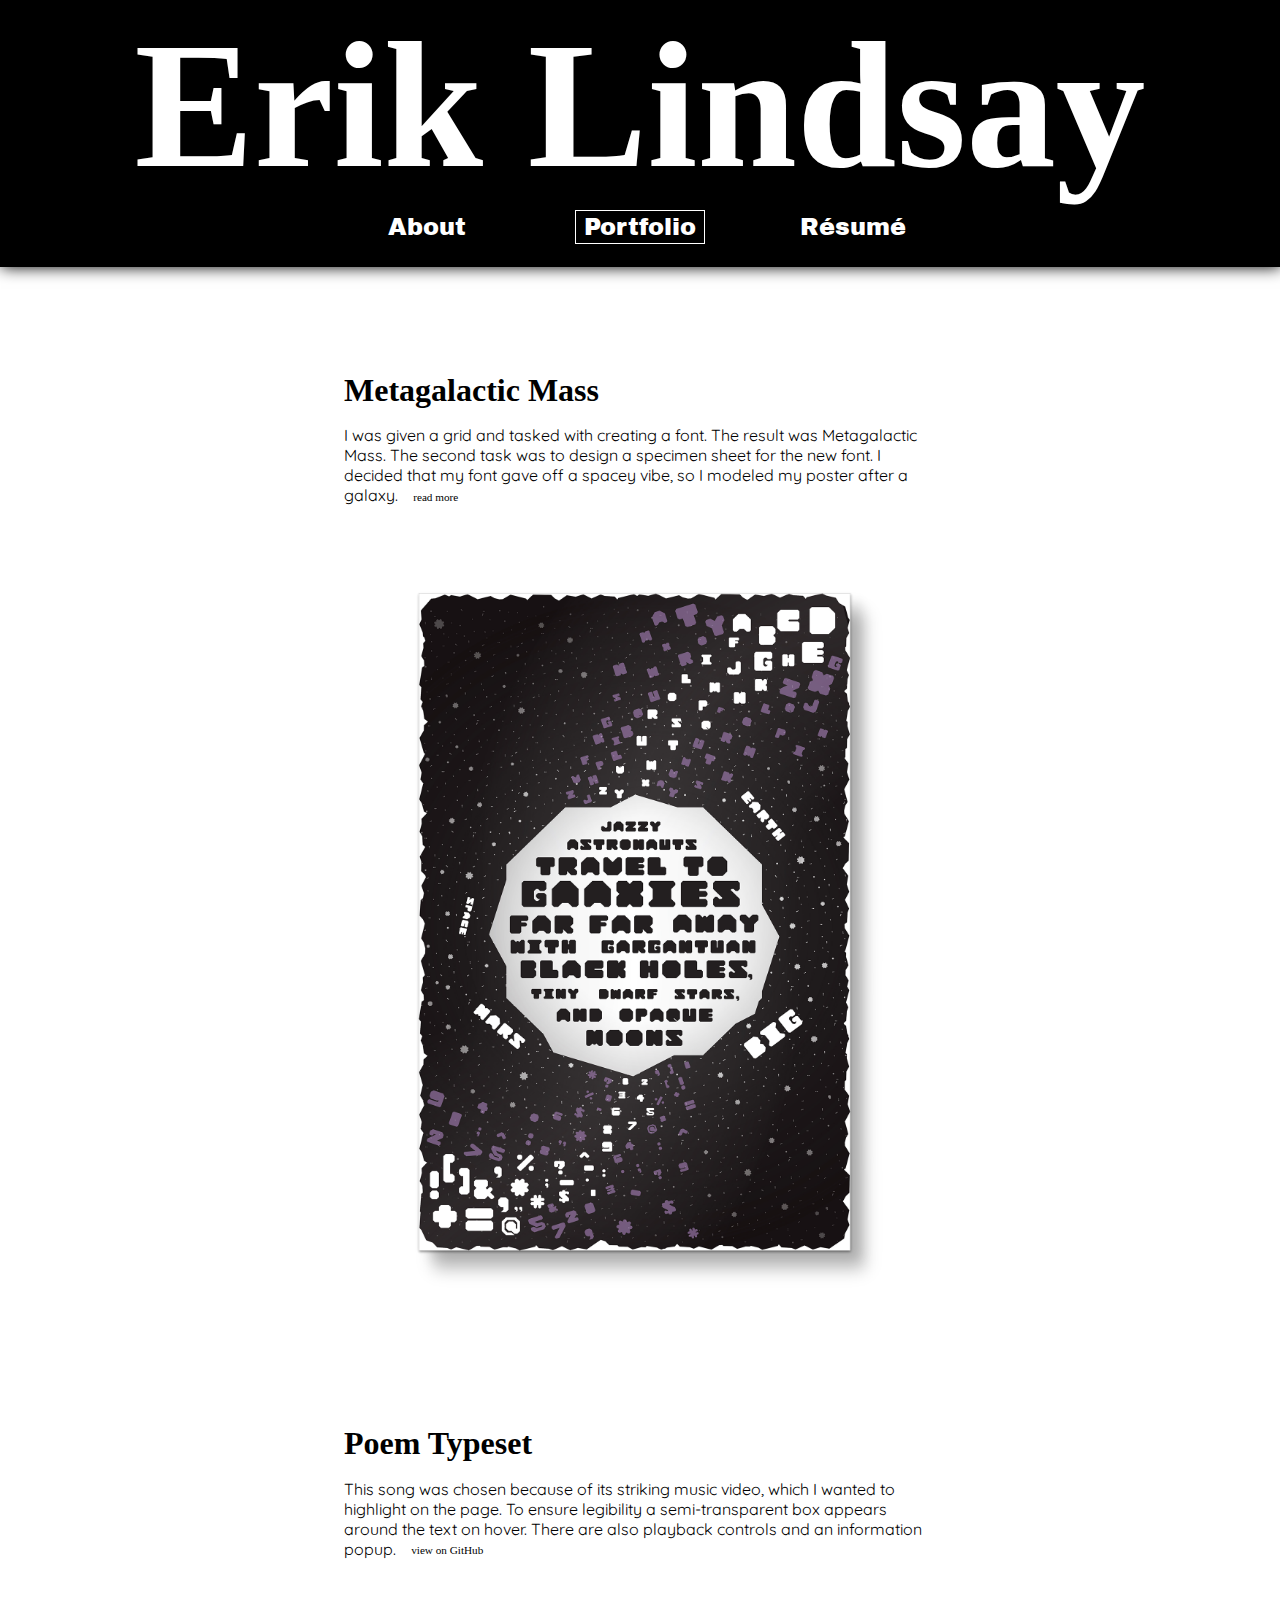
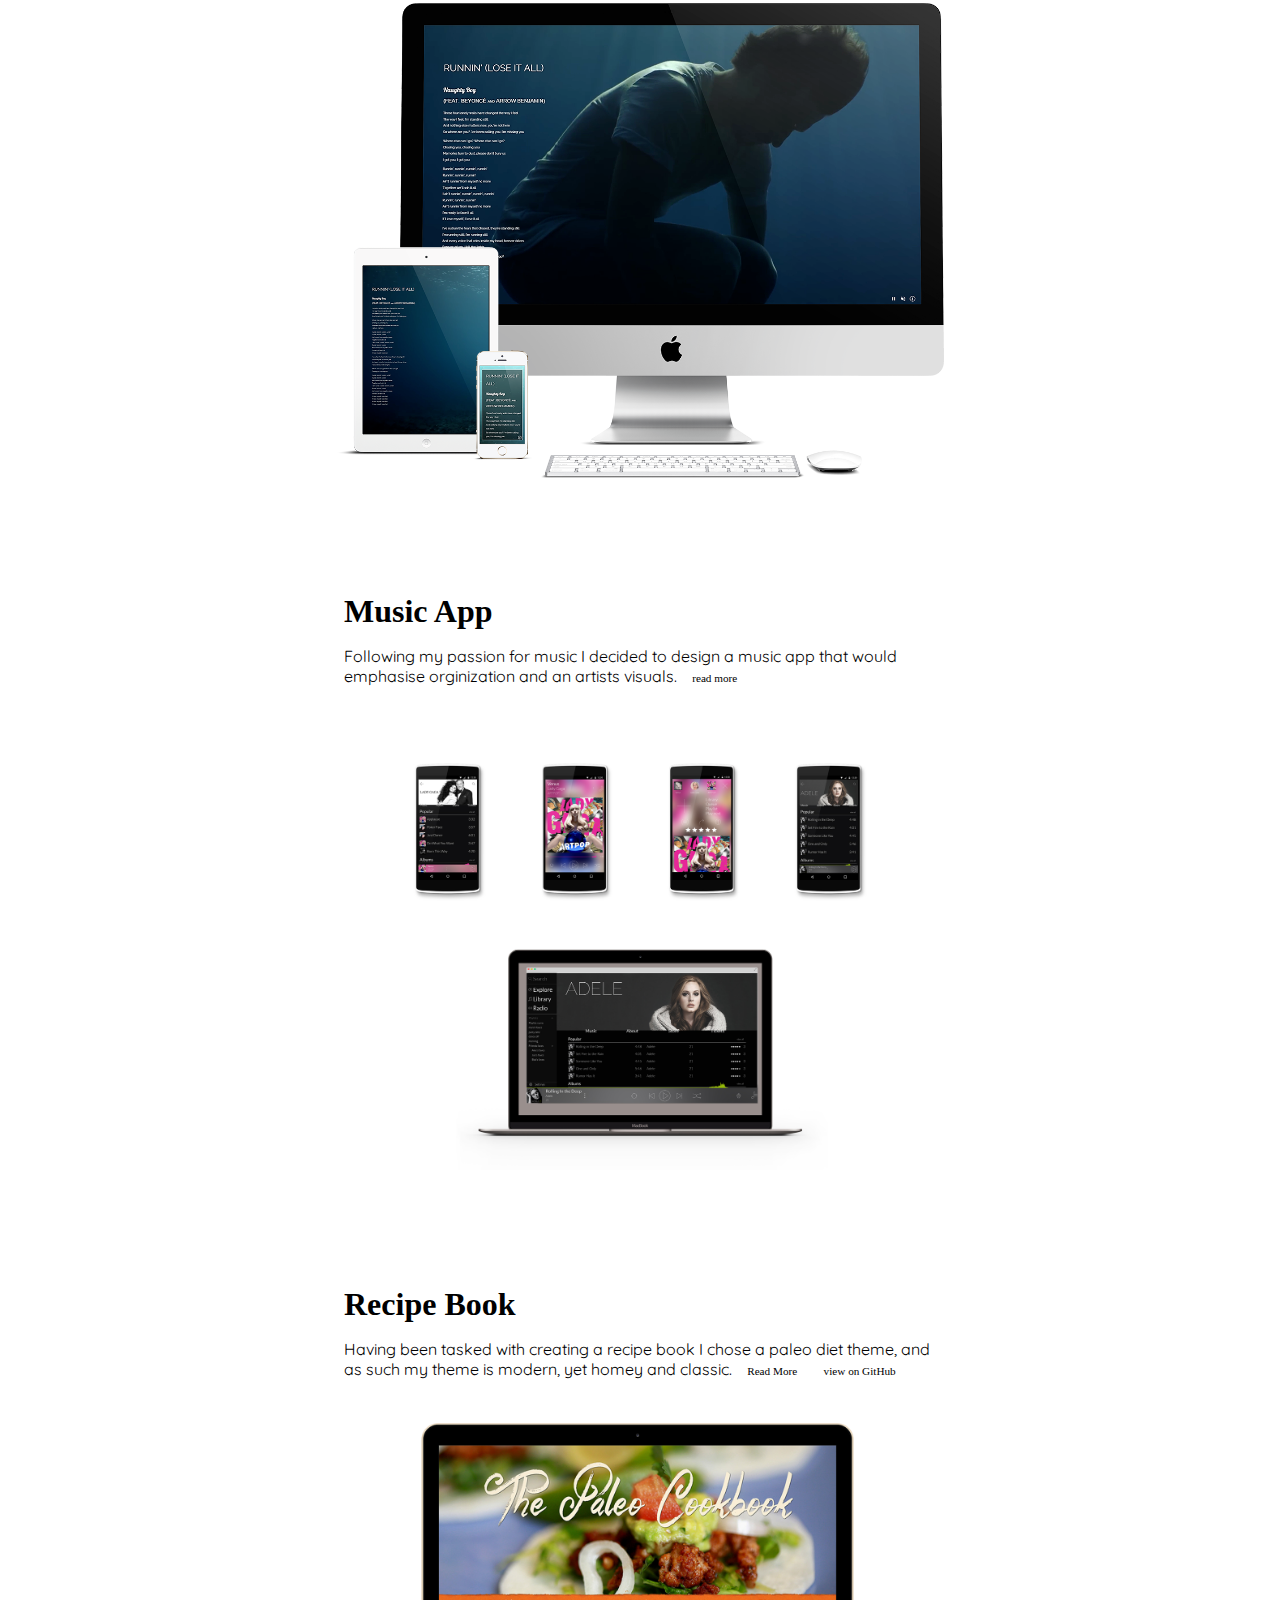
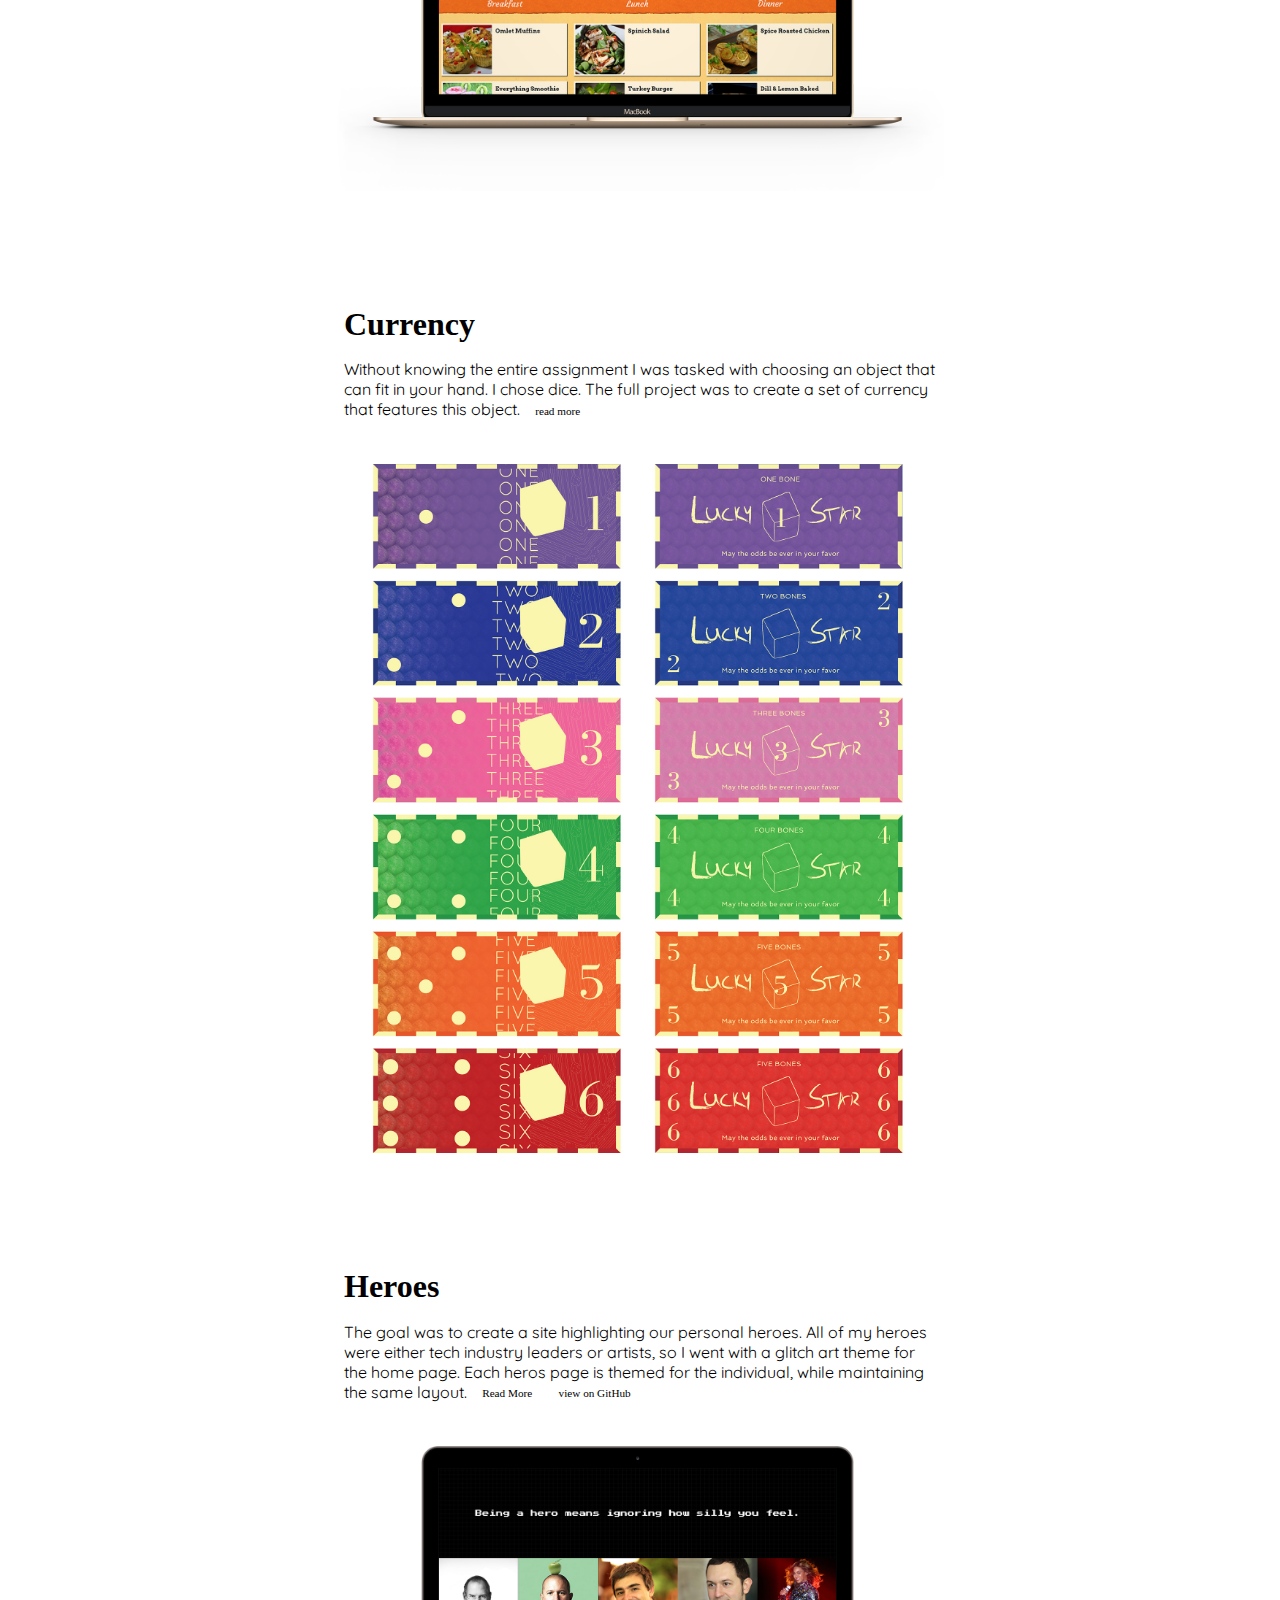
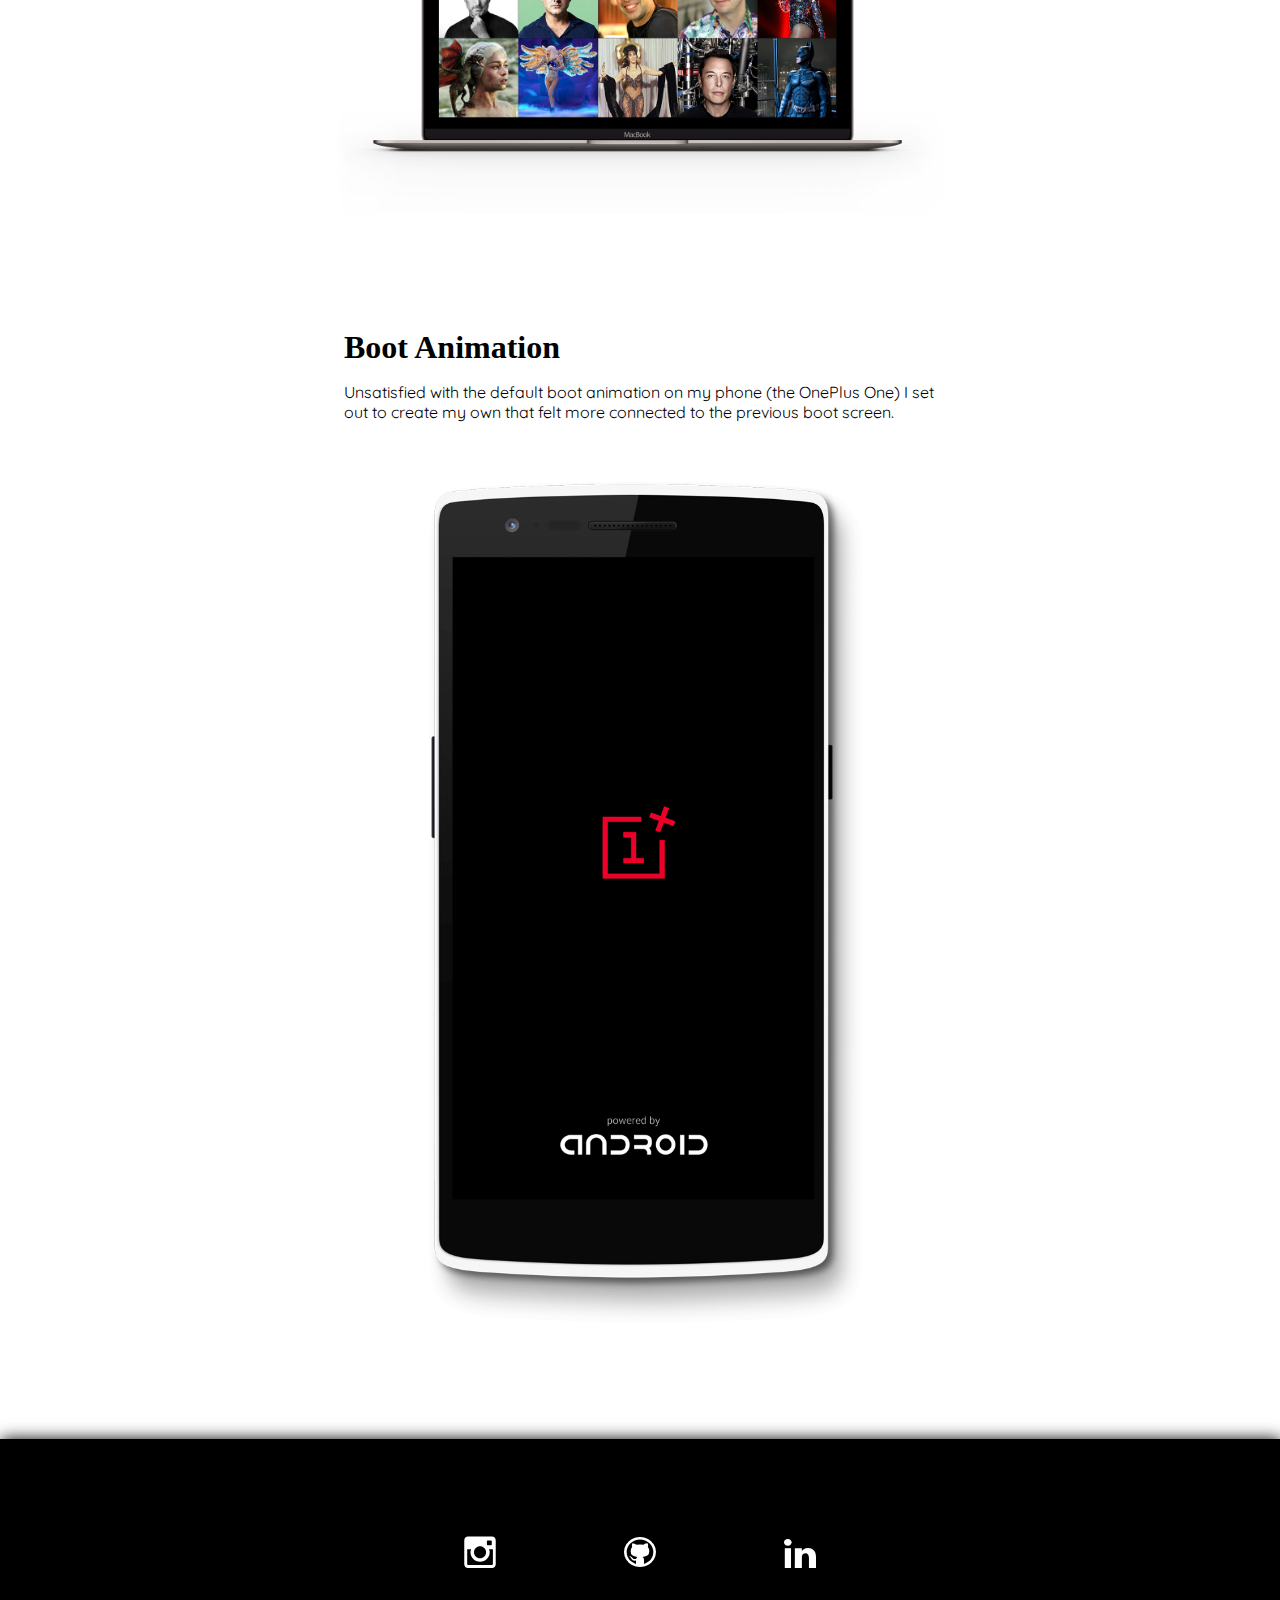
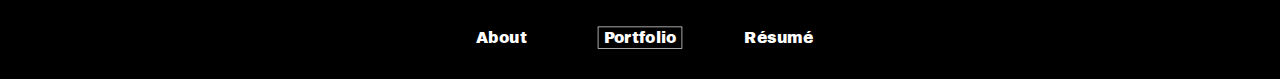
==== index.html @ 27d7378b "bug fixes" ====
<!DOCTYPE html>
<html>

<head>
	<meta charset="UTF-8">

	<title>Erik Lindsay</title>
	<meta name="keywords" content="portfolio">
	<meta name="description" content="Erik Lindsay's lifes work.">

	<meta name="viewport" content="width=device-width,initial-scale=1,maximum-scale=1">

	<link href="includes/style.css" rel="stylesheet" type="text/css" media="screen">
<!--	<link href="includes/style-print.css" rel="stylesheet" type="text/css" media="print">-->

	<link rel="icon" href="favicon.ico">
	<link rel="apple-touch-icon" href="apple-touch-icon.png">
	
	<script>
  (function(i,s,o,g,r,a,m){i['GoogleAnalyticsObject']=r;i[r]=i[r]||function(){
  (i[r].q=i[r].q||[]).push(arguments)},i[r].l=1*new Date();a=s.createElement(o),
  m=s.getElementsByTagName(o)[0];a.async=1;a.src=g;m.parentNode.insertBefore(a,m)
  })(window,document,'script','//www.google-analytics.com/analytics.js','ga');

  ga('create', 'UA-71729065-1', 'auto');
		ga('require', 'linkid');
  ga('send', 'pageview');

</script>
</head>

<body>
	<header>
		<h1>Erik Lindsay</h1>
		<nav>
			<a href="includes/about.html"><span>About</span></a>
			<a href="index.html"><span class="on">Portfolio</span></a>
			<a href="includes/Resume/index.html"><span>R&eacute;sum&eacute;</span></a>
		</nav>
	</header>

	<article>
		<a target="_blank" class="headLINK" href="includes/Metagalactic_Mass.html">
			<h2>Metagalactic Mass</h2>
		</a>
		<p>I was given a grid and tasked with creating a font. The result was Metagalactic Mass. The second task was to design a specimen sheet for the new font. I decided that my font gave off a spacey vibe, so I modeled my poster after a galaxy.

			<a target="_blank" class="more" href="includes/Metagalactic_Mass.html">read more</a>
		</p>
		<div class="flexIMG long"><img class="flexIMG" alt="Metagalactic Mass Specimine Sheet" src="images/Metagalactic_Mass_Font_Specimine_Sheet.png"></div>
	</article>

	<article>
		<a target="_blank" class="headLINK" href="http://class.erik.ideabasin.com/projects/Poem_1.0-New_Poem/">
			<h2>Poem Typeset</h2>
		</a>
		<p>
			This song was chosen because of its striking music video, which I wanted to highlight on the page. To ensure legibility a semi-transparent box appears around the text on hover. There are also playback controls and an information popup. 
			<a target="_blank" class="more" href="https://github.com/ErikLin/Poem-2---FINAL">view on GitHub</a>
		</p>
		<div class="flexIMG"><img alt="Poem Typeset" src="images/poem_mockup.png"></div>
	</article>

	<article>
		<a target="_blank" class="headLINK" href="includes/music_player.html">
			<h2>Music App</h2>
		</a>
		<p>Following my passion for music I decided to design a music app that would emphasise orginization and an artists visuals.

			<a target="_blank" class="more" href="includes/music_player.html">read more</a>
		</p>
		<div class="flexIMG"><img alt="Music player mockups" src="images/All-together.jpg"></div>
	</article>
	
	<article>
		<a target="_blank" class="headLINK" href="http://class.erik.ideabasin.com/projects/Recipe/">
			<h2>Recipe Book</h2>
		</a>
		<p>

			Having been tasked with creating a recipe book I chose a paleo diet theme, and as such my theme is modern, yet homey and classic.

			<a target="_blank" class="more" href="/includes/cookBook.html">Read More</a>
			<a target="_blank" class="more" href="https://github.com/ErikLin/The-Paleo-Cookbook---FINAL">view on GitHub</a>
		</p>
		<div class="flexIMG"><img alt="Recipies" src="images/Recipie.png"></div>
	</article>

	<article>
		<a target="_blank" class="headLINK" href="includes/alphabet.html">
			<h2>Currency</h2>
		</a>
		<p>

			Without knowing the entire assignment I was tasked with choosing an object that can fit in your hand. I chose dice. The full project was to create a set of currency that features this object.


			<a target="_blank" class="more" href="includes/currency.html">read more</a>
		</p>
		<div class="flexIMG long"><img alt="Curency" src="images/Currency.jpg"></div>
	</article>

	<article>
		<a target="_blank" class="headLINK" href="http://class.erik.ideabasin.com/projects/Hero/">
			<h2>Heroes</h2>
		</a>
		<p>

			The goal was to create a site highlighting our personal heroes. All of my heroes were either tech industry leaders or artists, so I went with a glitch art theme for the home page. Each heros page is themed for the individual, while maintaining the same layout.

<a target="_blank" class="more" href="/includes/Heroes.html">Read More</a>
			<a target="_blank" class="more" href="https://github.com/ErikLin/Hero-Site">view on GitHub</a>
		</p>
		<div class="flexIMG"><img alt="Heroes site" src="images/heroes.png"></div>
	</article>

	<article>
		<a class="headLINK" href="#">
			<h2>Boot Animation</h2>
		</a>
		<p>

			Unsatisfied with the default boot animation on my phone (the OnePlus One) I set out to create my own that felt more connected to the previous boot screen.


<!--			<a class="more" href="includes/Boot_Animation.html">read more</a>-->
		</p>
		<div class="flexIMG long"><img alt="Boot Animation" src="images/bootanimation.gif"></div>
	</article>
	
	

	<footer class="home">
		<div class="social">
			<a target="_blank" class="social" href="https://www.instagram.com/aikoeri/">
				<img class="social" alt="instagram" src="images/Instagram.svg">
				<p  class="social">Instagram</p>
			</a>
			<a target="_blank" class="social" href="https://github.com/ErikLin">
				<img class="social" alt="Git Hub" src="images/Git_hub.svg">
				<p class="social">Git Hub</p>
			</a>
			<a target="_blank" class="social" href="https://www.linkedin.com/in/erik-lindsay-106444a5">
				<img class="social" alt="Linked in" src="images/Linkedin.svg">
				<p class="social">LinkedIn</p>
			</a>
		</div>
		<nav class="foot">
			<a href="includes/about.html"><span>About</span></a>
			<a href="index.html"><span class="on">Portfolio</span></a>
			<a href="includes/Resume/index.html"><span>R&eacute;sum&eacute;</span></a>
		</nav>
	</footer>
</body>

</html>
---- includes/style.css ----
@charset "UTF-8";
@import url(https://fonts.googleapis.com/css?family=Archivo+Black);
@import url(https://fonts.googleapis.com/css?family=Quicksand:400);
html{ 
	font-family: "roboto black", 'Archivo Black', Helvetica, Arial, sans-serif;
    line-height:2;
    -webkit-box-sizing:border-box;
       -moz-box-sizing:border-box;
            box-sizing:border-box;
	}
*, *:before, *:after{
    -webkit-box-sizing:inherit;
       -moz-box-sizing:inherit;
            box-sizing:inherit;
	-webkit-text-size-adjust:none;
	
	
	}
body{
	margin:0;
	padding:0;
	
	}
a{text-decoration: none;
color: white;
}

strong{
	display: inline-block;
	clear: both;
	padding-top: .8rem;
}
/*Header----------------------------------------------------------*/
/*
h1::selection {
	color: black;
  background: white; 
	opacity: 1;
}
h1::-moz-selection {
	color: black;
  background: white; 
	opacity: 1;
}
*/
header, footer{
	background: black;
	color: white;
	margin: 0;
	overflow: hidden;
	padding: 1rem 0 1rem 0;
	
	box-shadow: 1px 0px 15px  black;
}
h1 {
	font-size: 14vw;
	text-align: center;
	line-height: 14vw;
	margin: 0;
	font-family: "arial black";
}
h2{
	font-family: "roboto black";
	width: auto;
}
/*
header:hover h1{
	transform: scale(.1);
}
*/
/*
header:hover nav a{
	//transform: scale(2.5);
	font-size: 3rem;
	line-height: 2.7rem;
}
*/

nav{
	display: flex;
	width: 100%;
	max-width: 40rem;
	margin-left: auto;
	margin-right: auto;
	justify-content: center;
}

nav a{
	font-size: 1.5rem;
	float: left;
	width: 33.33%;
	text-align: center;
	margin-top: .5rem;
	height: 3rem;
	
}


nav a:nth-child(1){
	float: right;
}

nav a:nth-child(3){
	float: left;
}


nav a.on{
	width: 33.33vw;
	align-self: center;
}
span.on{
	padding: .2rem .53rem;
	border: 1px solid white;
}

span:hover{
	padding: .2rem .53rem;
	border: 1px solid white;
	background: white;
	color: black;
}



/*portfolio piece --------------------------------------------------------*/
#sponsors {
   margin:0px auto;
}
article{
	width: 85%;
	margin-left: auto;
	margin-right: auto;
	margin-top: 4rem;
	max-width: 38rem;
	overflow: visible;
	display: flex;
	flex-direction: column;
}
h2{
	font-size: 2rem;
	margin-bottom: .2rem;
	padding: 0 .5rem;
}
p, ul{
	font-family: Roboto, 'Quicksand', sans-serif; 
	margin-top: 0;
	margin-bottom: 2.67rem;
	line-height: 1.25rem;
	font-size: 1rem;
	padding: 0 .5rem;
}

/*article*/
a.more{
	font-family: "roboto black";
	font-size: .7rem;
	text-align: center;
	padding: .2rem .7rem;
	align-self: center;
	color: black;
	text-decoration: none;
	white-space: nowrap;
}

/*article */
a.more:hover{
	background: black;
	color: white;
}

.headLINK{
	color: black;
	text-decoration: none;
	
	position: relative;
	overflow: auto;
}

div.flexIMG{
	//display: inline-block;
	width: 100%;
	//max-height: 30rem;
	
	align-self: center;
	
}
img{
	margin-top: 0;
	
	max-width: 100%;
	height: auto;
	align-self: center;
	
}
div.long{
	max-width: 90%;
	//height: 60rem;
}
/*
*{

	-webkit-transition: all 5s ease-in-out;
  -moz-transition: all 5s ease-in-out;
  -o-transition: all 5s ease-in-out;

  transition: all .2s ease-in-out;
}*/

/*Footer--------------------------------*/
footer{
	display: inline-flex;
	width: 100%;
	text-align:center;
	flex-direction: column;
	justify-content: center;
}
footer.home{
	margin-top: 5rem;
}
img.social{
	width: 2rem;
	height: 2rem;
/*	align-self: flex;*/
	position: relative;
	
	transform: translateY(2.5rem);
	
	z-index: 1;
	
	transition: all .15s ease-in-out;
}
nav.foot{
	margin-top: 1.5rem;
	transform: scale(.65);
	
}
div.social{
	margin-left: auto;
	margin-right: auto;
	margin-top: 3rem;
	display: flex;
	flex-direction: row;
	justify-content: center;
	overflow: visible;
}
a.social{
	display: flex;
	flex-direction: column;
	width: 10rem;
	justify-content: center;
	height: 5rem;
	overflow: visible;
	text-decoration: none;
}
p.social{
	width: auto;;
/*	align-self: flex;*/
	font-size: 1.03rem; 
	color: black;
	transform: translateY(.88rem);
	z-index: 0;
	transition: all .1s ease-in-out;
}
a.social:hover p.social{
	color: white;
	transition: all .35s ease-in-out;
}
a.social:hover img.social{
	transform: translateY(.4rem);
	
}

/*portfolio piece page -----------------------------------------------*/
section{
	width: 100%;
	max-width: 60rem;
	margin-left: auto;
	margin-right: auto;
}
.piece_name{
	font-size: 3rem;
}
.projectName{
	min-height: 25rem;
}
div.event{
	width: 100%;
	position: relative;
	overflow: auto;
}
.left{
	width: 25%;
	float: left;
	margin-top: 5rem;	
}
.left p{
	margin-left: 20%;
	text-align: right;
	padding-right: 1.5rem;
}
.center{
	position: absolute;
	width: 0;
	margin-left: calc(25% + 2.6px);
	overflow: visible;
	display: flex;
	justify-content: center;
	top: 5rem;
}
.center img{
	width: 2rem;
	margin-left: auto;
	margin-right: auto;
}
.right{
	width: 75%;
	float: left;
	border-left: 5px solid black;
	padding-left: 5rem;
	padding-bottom: 5rem;
}
div.right img{
	max-width: 90%;
	max-height: 1000rem;
	height: auto;
}

img.sketches{
	display: inline-block;
	width: 40%;
	float: left;
}

/*mini piece ------------------------------*/
div.mini{
	margin-left: auto;
	margin-right: auto;
	width: auto;
	display: inline;
	
}
div.mini div{
	display: flex;
	flex-direction: column;
	justify-content: center;
	margin-bottom: 1.5rem;
}
section.mini{
	max-width: 50rem;
	border: none;
	margin-left: auto;
	margin-right: auto;
}
p.mini{
	width: 100%;
}

h2.email{
	margin-top: 3rem;
	font-size: 2rem;
	line-height: 3rem;
}
a.email{
	display: inline-block;
}
a.email:hover{
	color: black;
	background: white;
}
/* MEDIA QUERIES -------------------------------------------------------------------------*/
@media (max-width: 699px){ /* up to 699px wide */

	html{
		font-size:14px;
	}
	nav{
	}
	article{
		width:  95%;
	}
	img{
		max-width: 100%;
	}
	div.event{
		display: flex;
		align-content: center;
		flex-direction: column;
	}
	.left{
		width: 100%;
		float: none;
	}
	.left p{
		width: 95%;
		text-align: right;
		float: none;
	}
	
	
	
	
	
	
section{
	width: 95%;
	max-width: none;
	margin-left: 5%;
	margin-right: 0;
	border-left: 5px solid black;
	padding-left: 1.5rem;
	overflow: visible;
}
.piece_name{
	font-size: 3rem;
}
.projectName{
	height: auto;
}
div.event{
	width: 100%;
	position: relative;
	overflow: visible;
}
.left{
	width: 100%;
	float: left;
	margin-top: 5rem;	
}
.left p{
	margin-left: 0;
	text-align: left;
	padding-right: 0;
}
.center{
	position: absolute;
	width: 2rem;
	margin-left: -2.65rem;
	overflow: visible;
	display: flex;
	justify-content: center;
	top: 5rem;
}
.center img{
	float: left;
	z-index: 50;
	width: 2rem;
	margin-left: auto;
	margin-right: auto;
}
.right{
	width: 98%;
	float: left;
	border-left: none;
	padding-left: 0rem;
	padding-bottom: 0rem;
}
div.right img{
	max-width: 95%;
	max-height: 1000rem;
	height: auto;
}
	
	
	
	
	div.mini{
		width: 100%;
		float: left;
		align-self: flex-start;
	}
	
	
}
@media (min-width: 700px){ /* 700px wide and up */

html{
	font-size:16px;
	}

}
---- includes/style-print.css ----
@charset "UTF-8";
html{ 
	font-size: 12pt;
	font-family: Helvetica, Arial, sans-serif;
    line-height:2;
    -webkit-box-sizing:border-box;
       -moz-box-sizing:border-box;
            box-sizing:border-box;
	}
*, *:before, *:after{
    -webkit-box-sizing:inherit;
       -moz-box-sizing:inherit;
            box-sizing:inherit;
	-webkit-text-size-adjust:none;
	}

/* TYPOGRAPHY */
h1 {
	font-size:1.5rem;
	}
h2, section h1{}
p {}
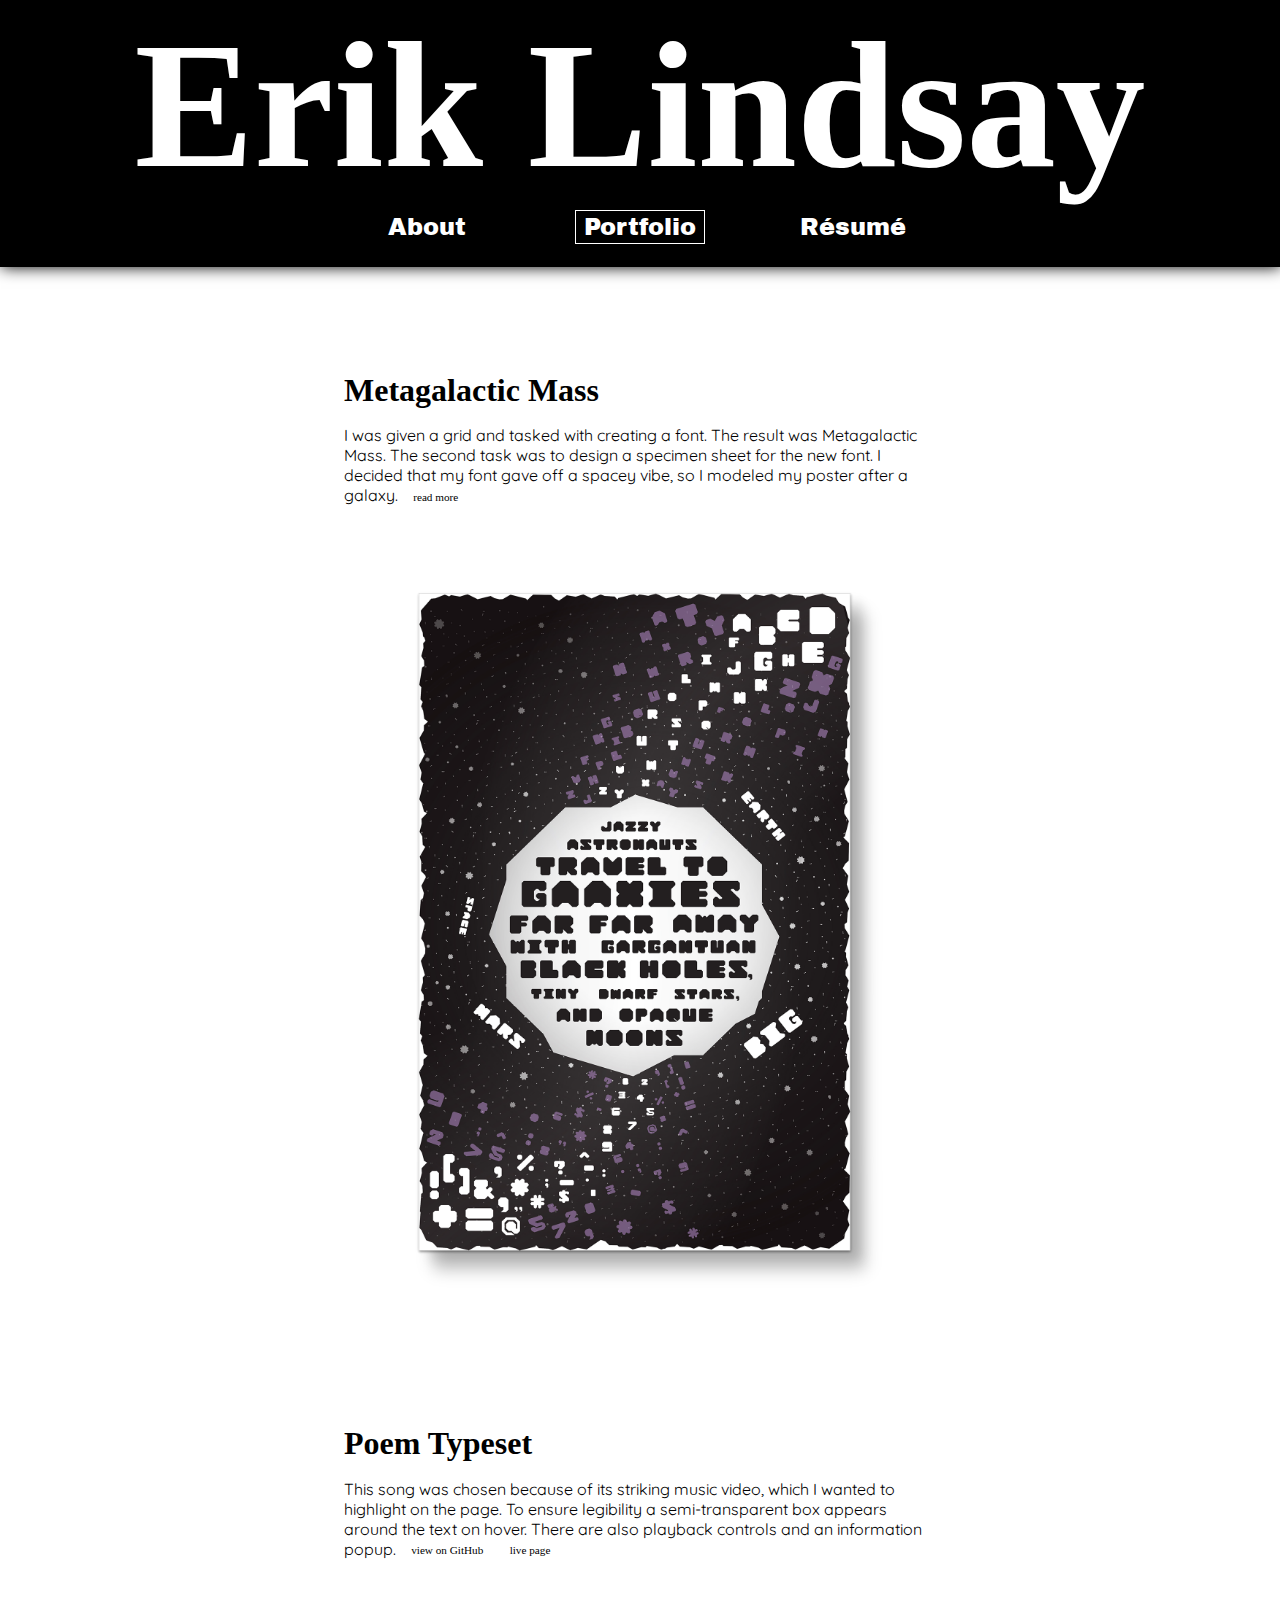
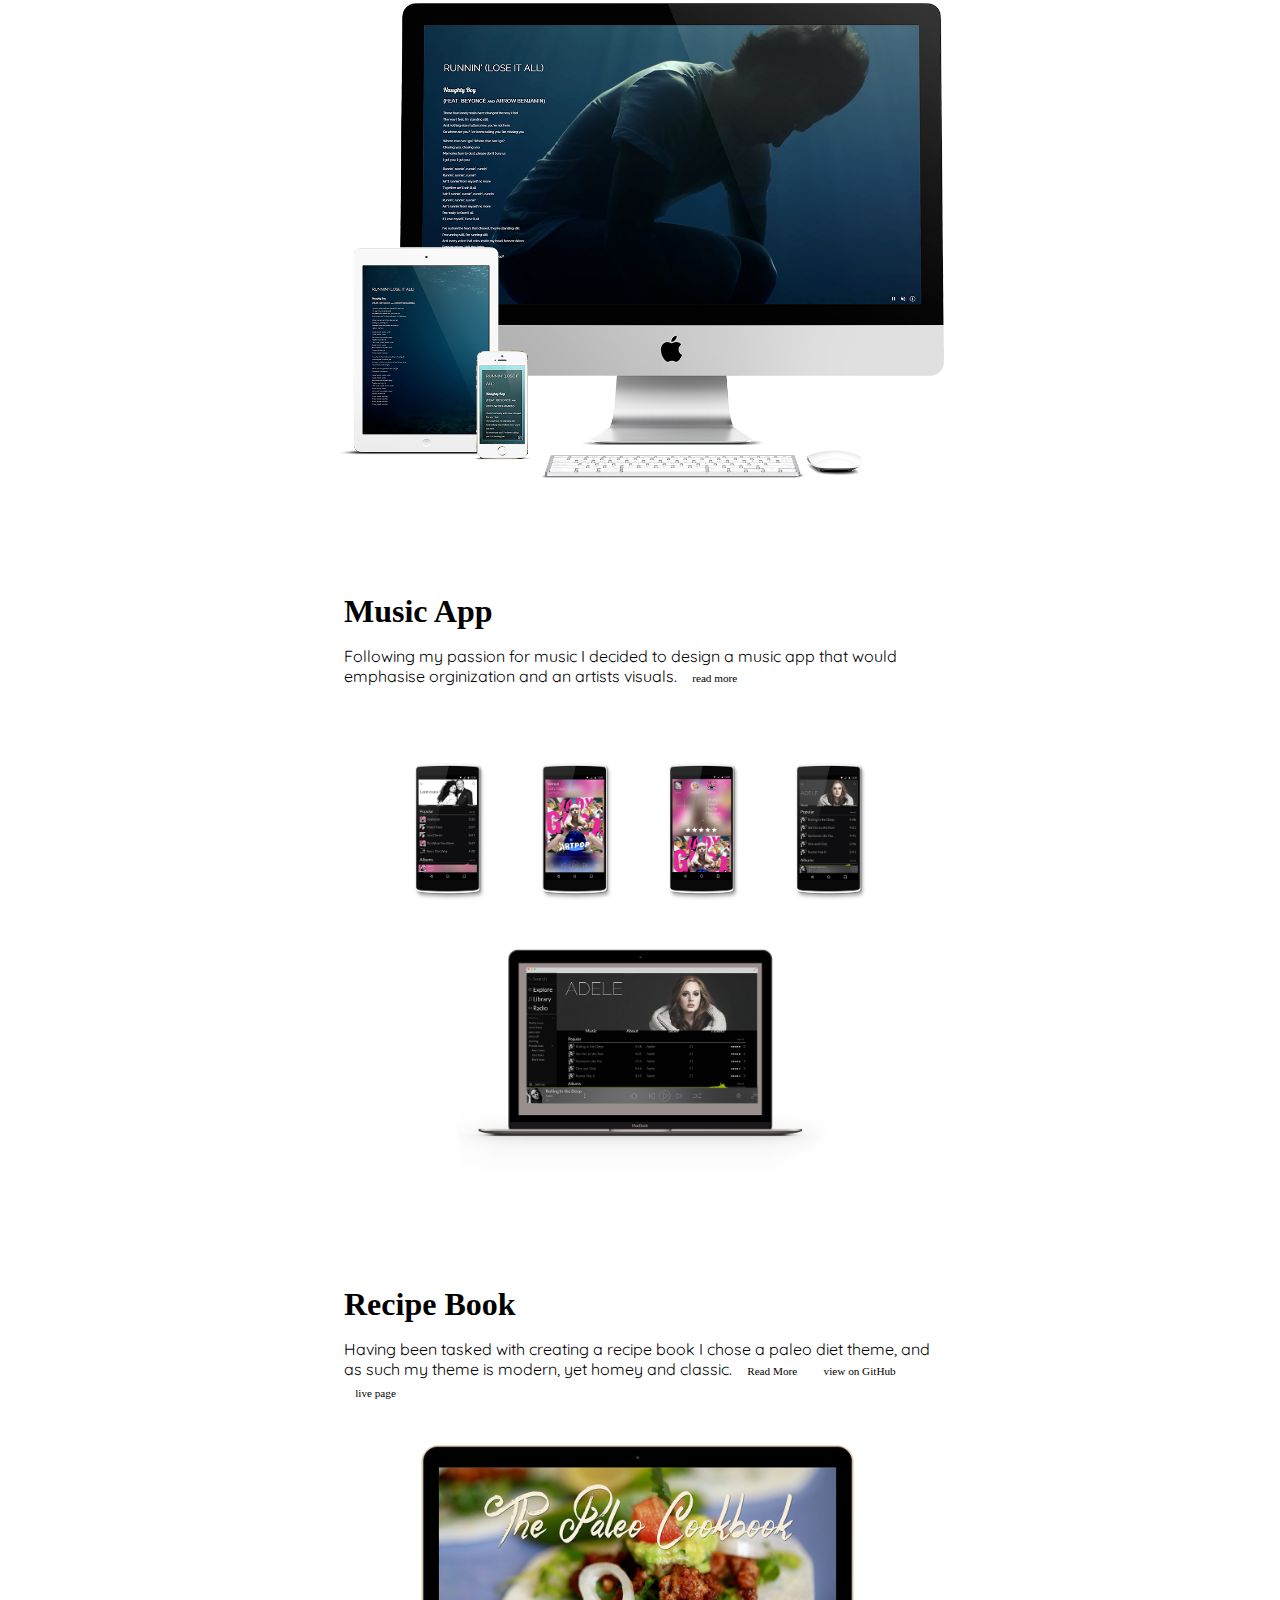
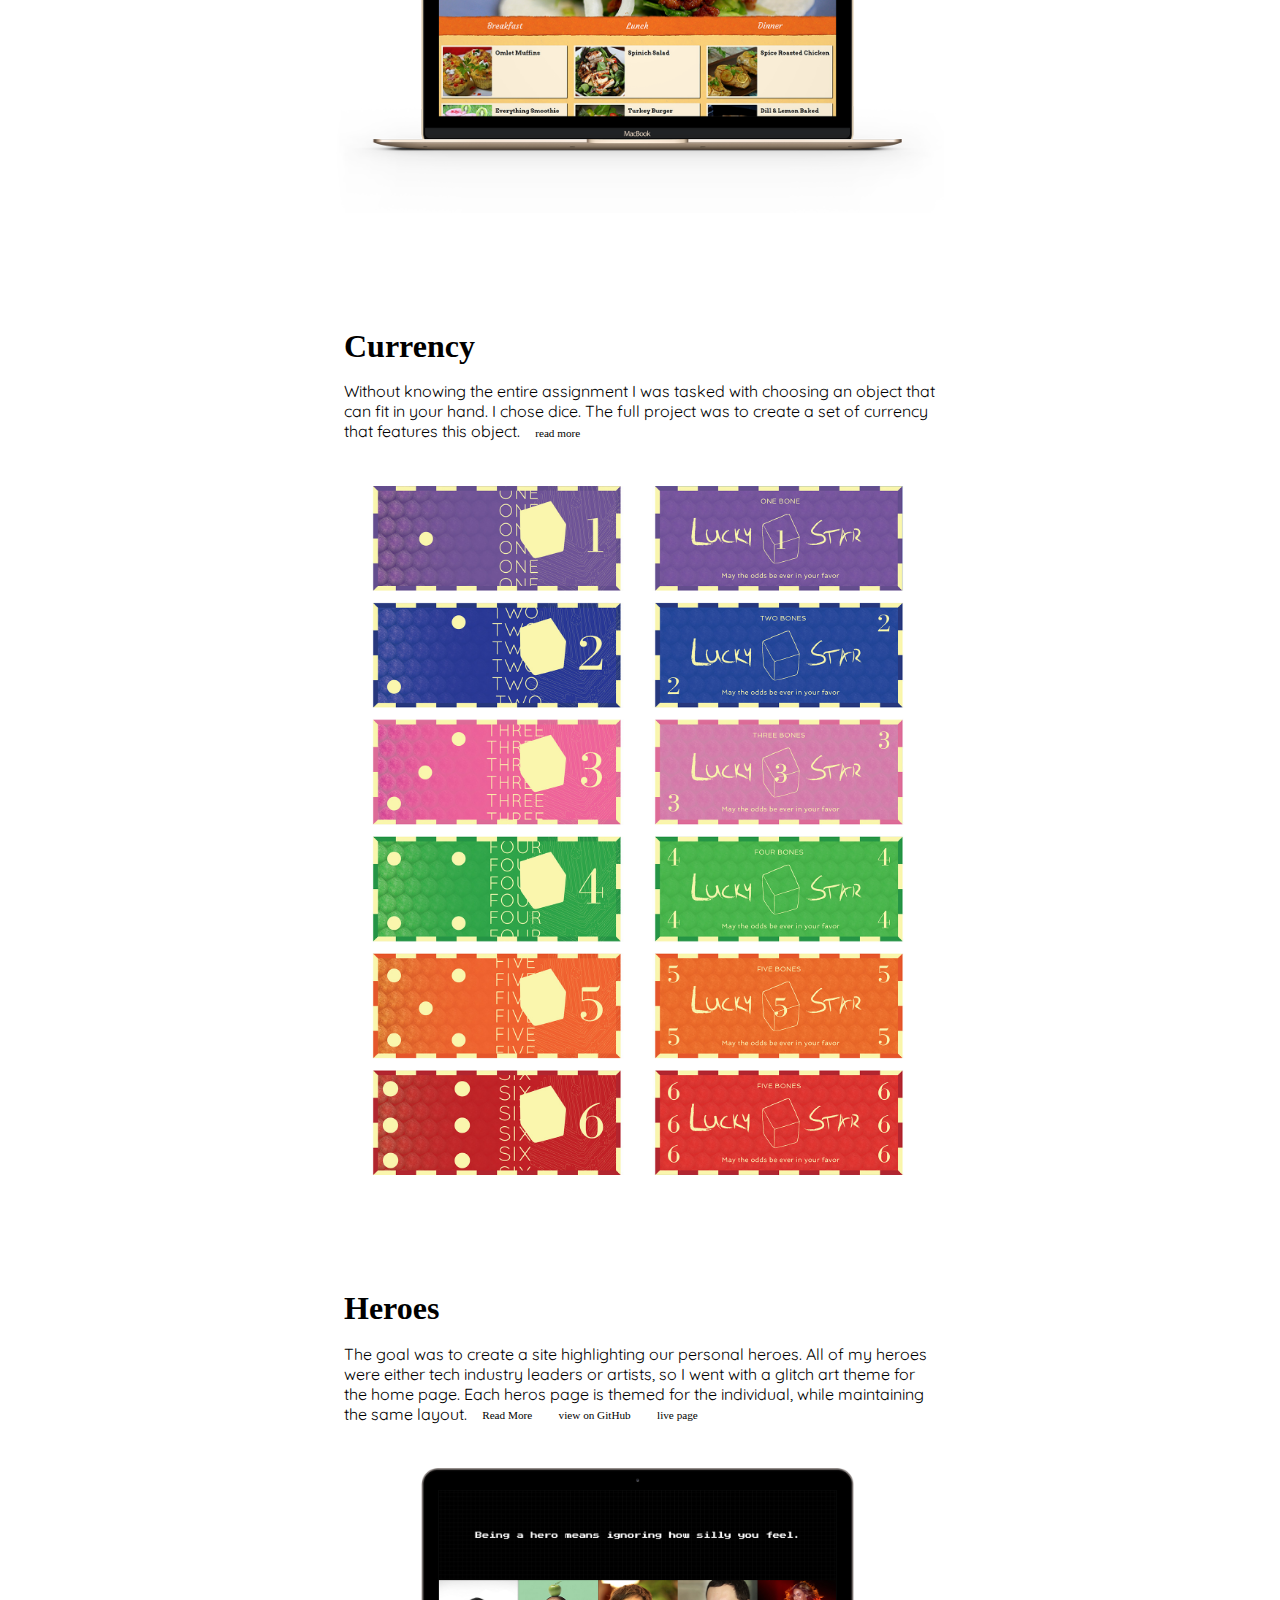
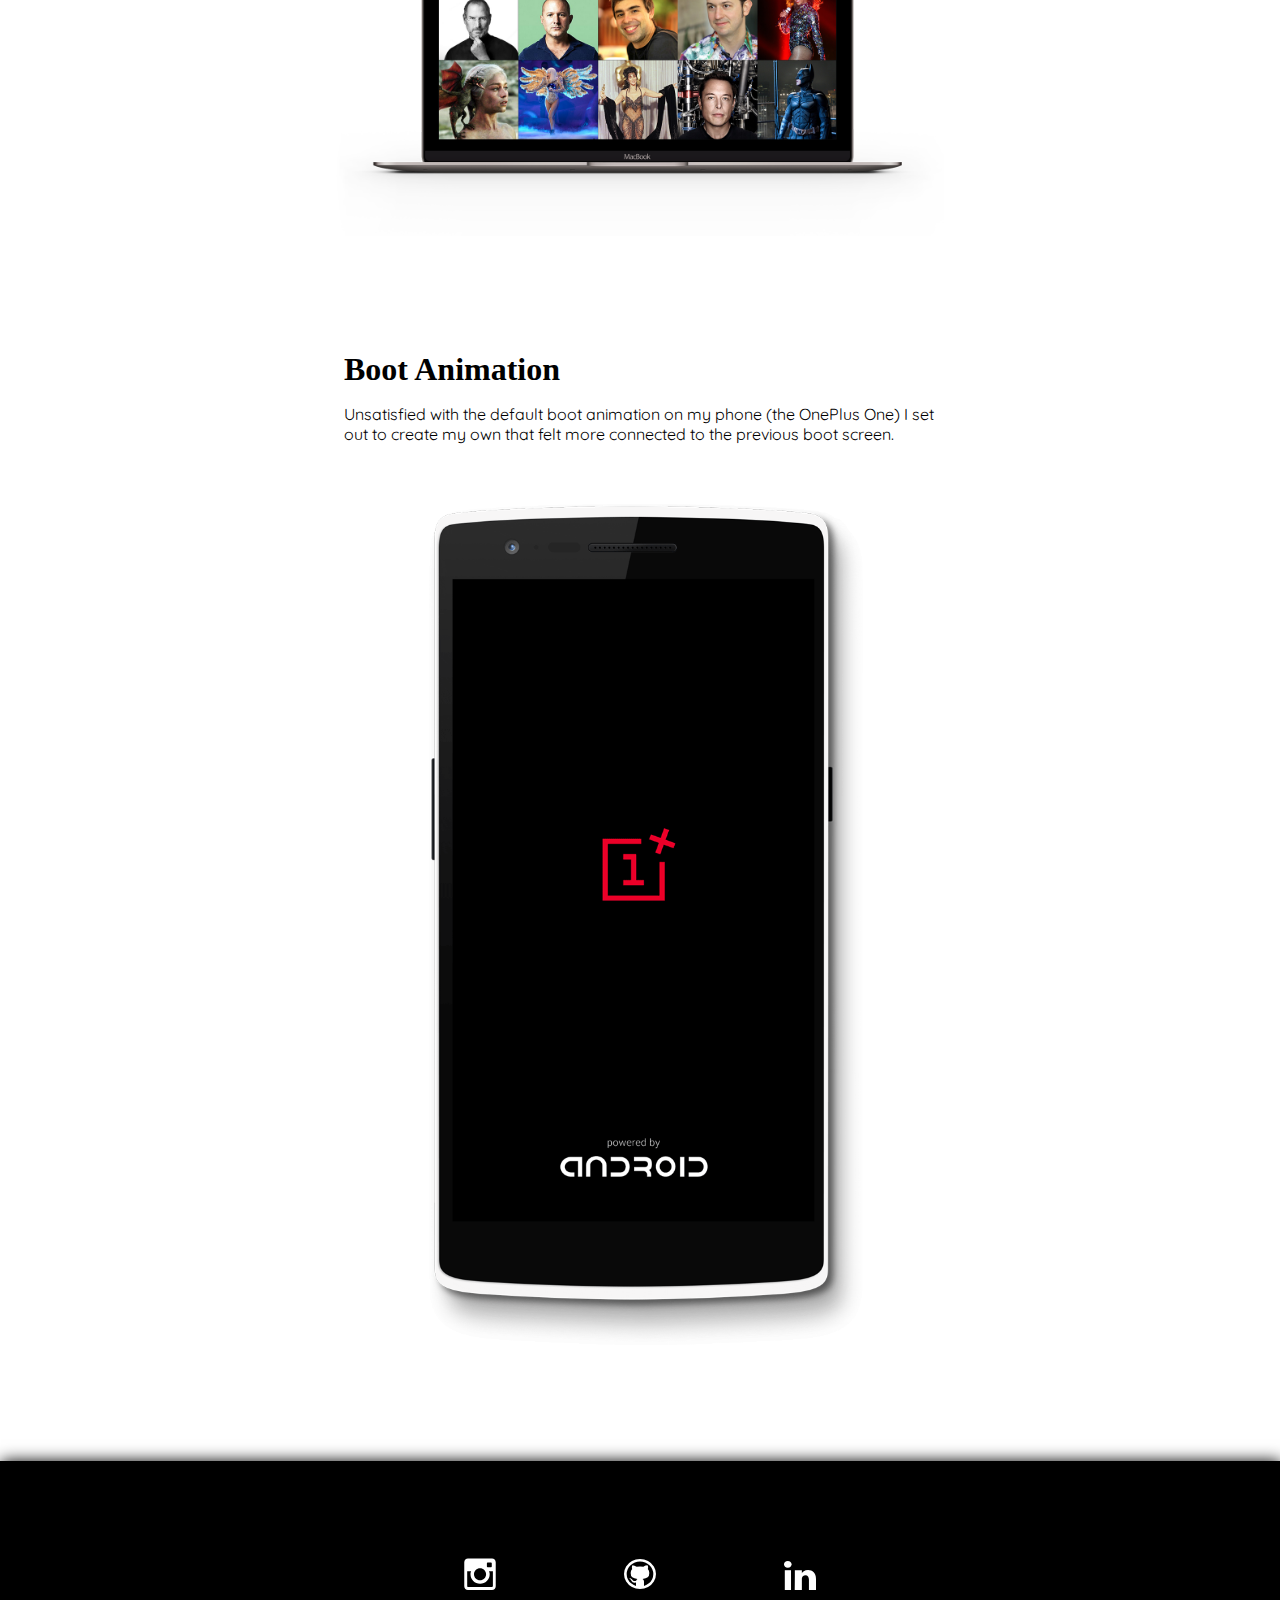
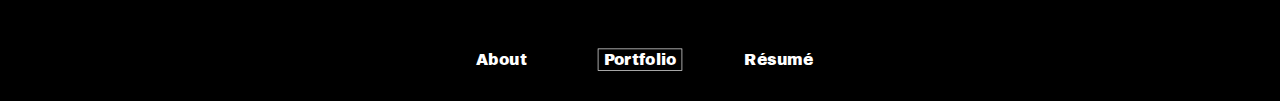
==== commit d960fbf4: "links added" ====
--- a/index.html
+++ b/index.html
@@ -57,6 +57,7 @@
 		<p>
 			This song was chosen because of its striking music video, which I wanted to highlight on the page. To ensure legibility a semi-transparent box appears around the text on hover. There are also playback controls and an information popup. 
 			<a target="_blank" class="more" href="https://github.com/ErikLin/Poem-2---FINAL">view on GitHub</a>
+			<a target="_blank" class="more" href="http://eriklin.github.io/Poem-2---FINAL/">live page</a>
 		</p>
 		<div class="flexIMG"><img alt="Poem Typeset" src="images/poem_mockup.png"></div>
 	</article>
@@ -80,8 +81,9 @@
 
 			Having been tasked with creating a recipe book I chose a paleo diet theme, and as such my theme is modern, yet homey and classic.
 
-			<a target="_blank" class="more" href="/includes/cookBook.html">Read More</a>
+			<a class="more" href="/includes/cookBook.html">Read More</a>
 			<a target="_blank" class="more" href="https://github.com/ErikLin/The-Paleo-Cookbook---FINAL">view on GitHub</a>
+			<a target="_blank" class="more" href="http://eriklin.github.io/The-Paleo-Cookbook---FINAL/">live page</a>
 		</p>
 		<div class="flexIMG"><img alt="Recipies" src="images/Recipie.png"></div>
 	</article>
@@ -95,7 +97,7 @@
 			Without knowing the entire assignment I was tasked with choosing an object that can fit in your hand. I chose dice. The full project was to create a set of currency that features this object.
 
 
-			<a target="_blank" class="more" href="includes/currency.html">read more</a>
+			<a class="more" href="includes/currency.html">read more</a>
 		</p>
 		<div class="flexIMG long"><img alt="Curency" src="images/Currency.jpg"></div>
 	</article>
@@ -108,8 +110,9 @@
 
 			The goal was to create a site highlighting our personal heroes. All of my heroes were either tech industry leaders or artists, so I went with a glitch art theme for the home page. Each heros page is themed for the individual, while maintaining the same layout.
 
-<a target="_blank" class="more" href="/includes/Heroes.html">Read More</a>
+			<a class="more" href="/includes/Heroes.html">Read More</a>
 			<a target="_blank" class="more" href="https://github.com/ErikLin/Hero-Site">view on GitHub</a>
+			<a target="_blank" class="more" href="http://eriklin.github.io/Hero-Site/">live page</a>
 		</p>
 		<div class="flexIMG"><img alt="Heroes site" src="images/heroes.png"></div>
 	</article>
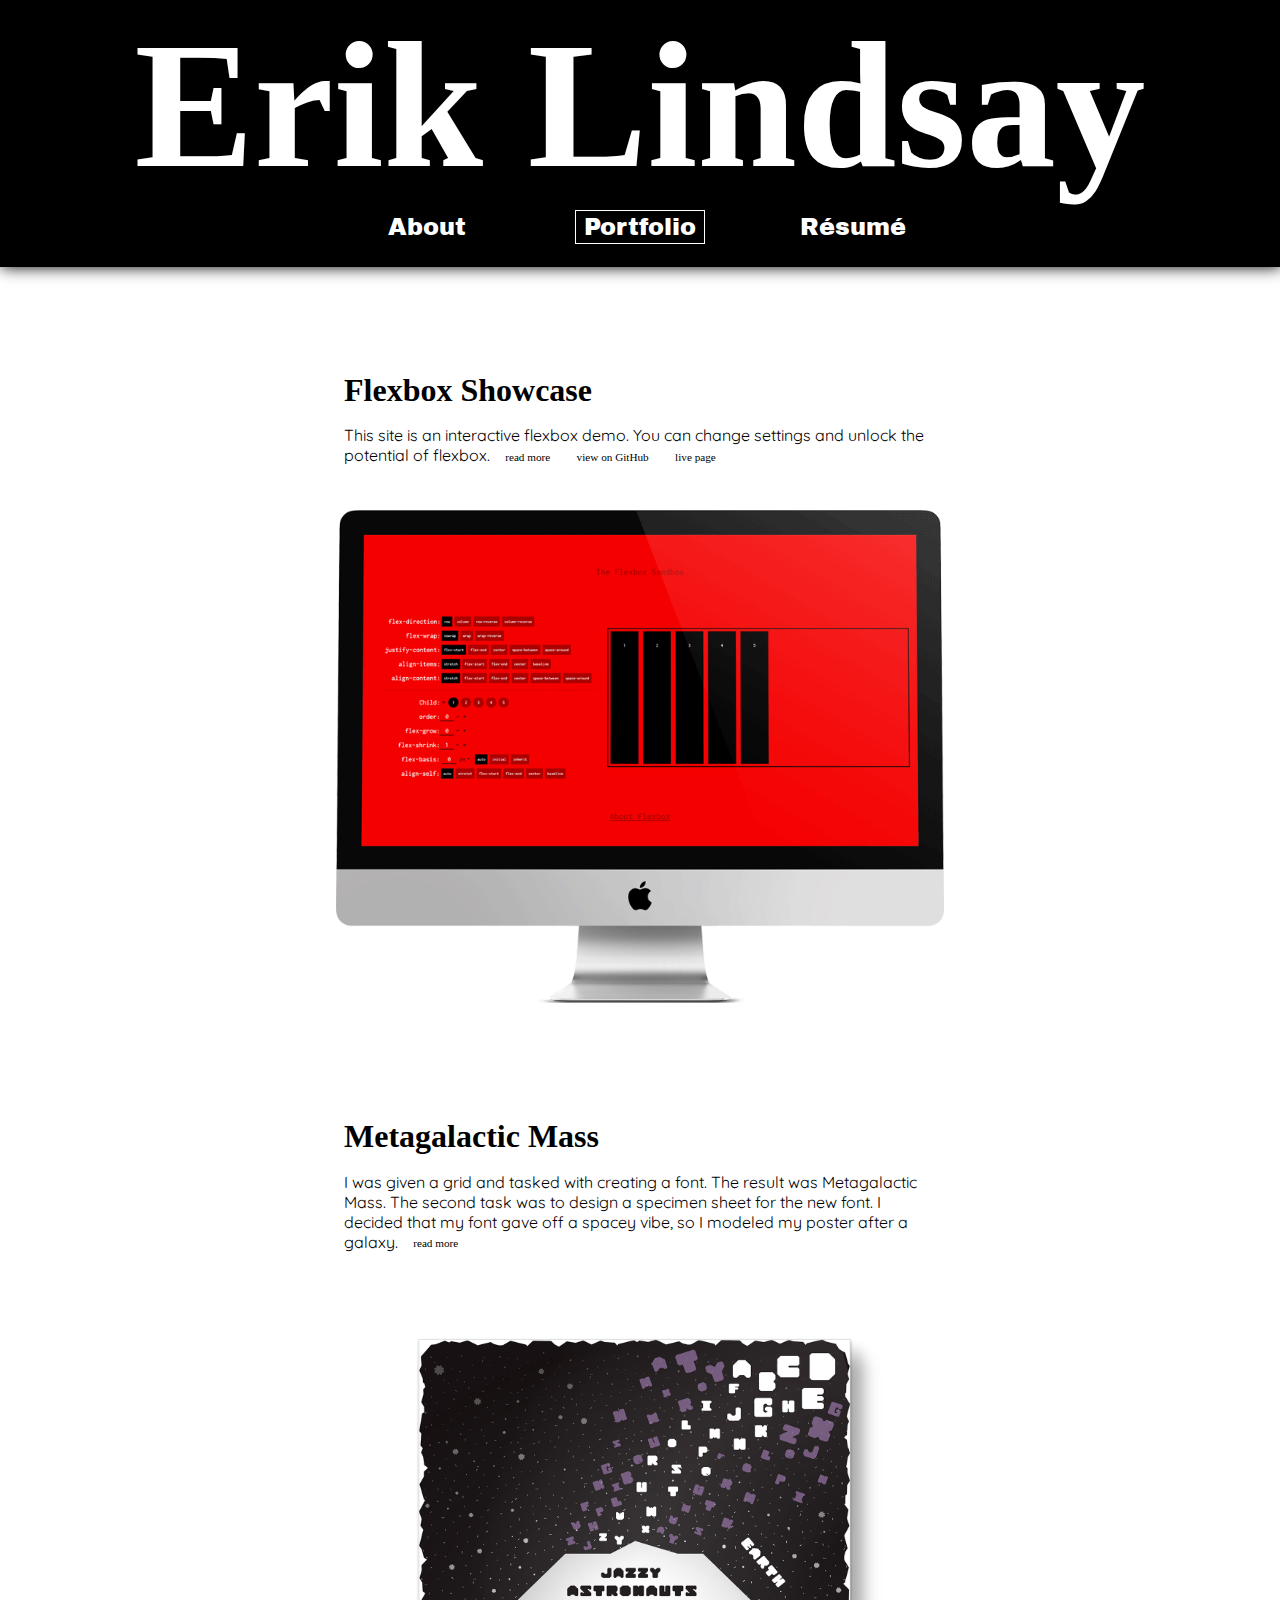
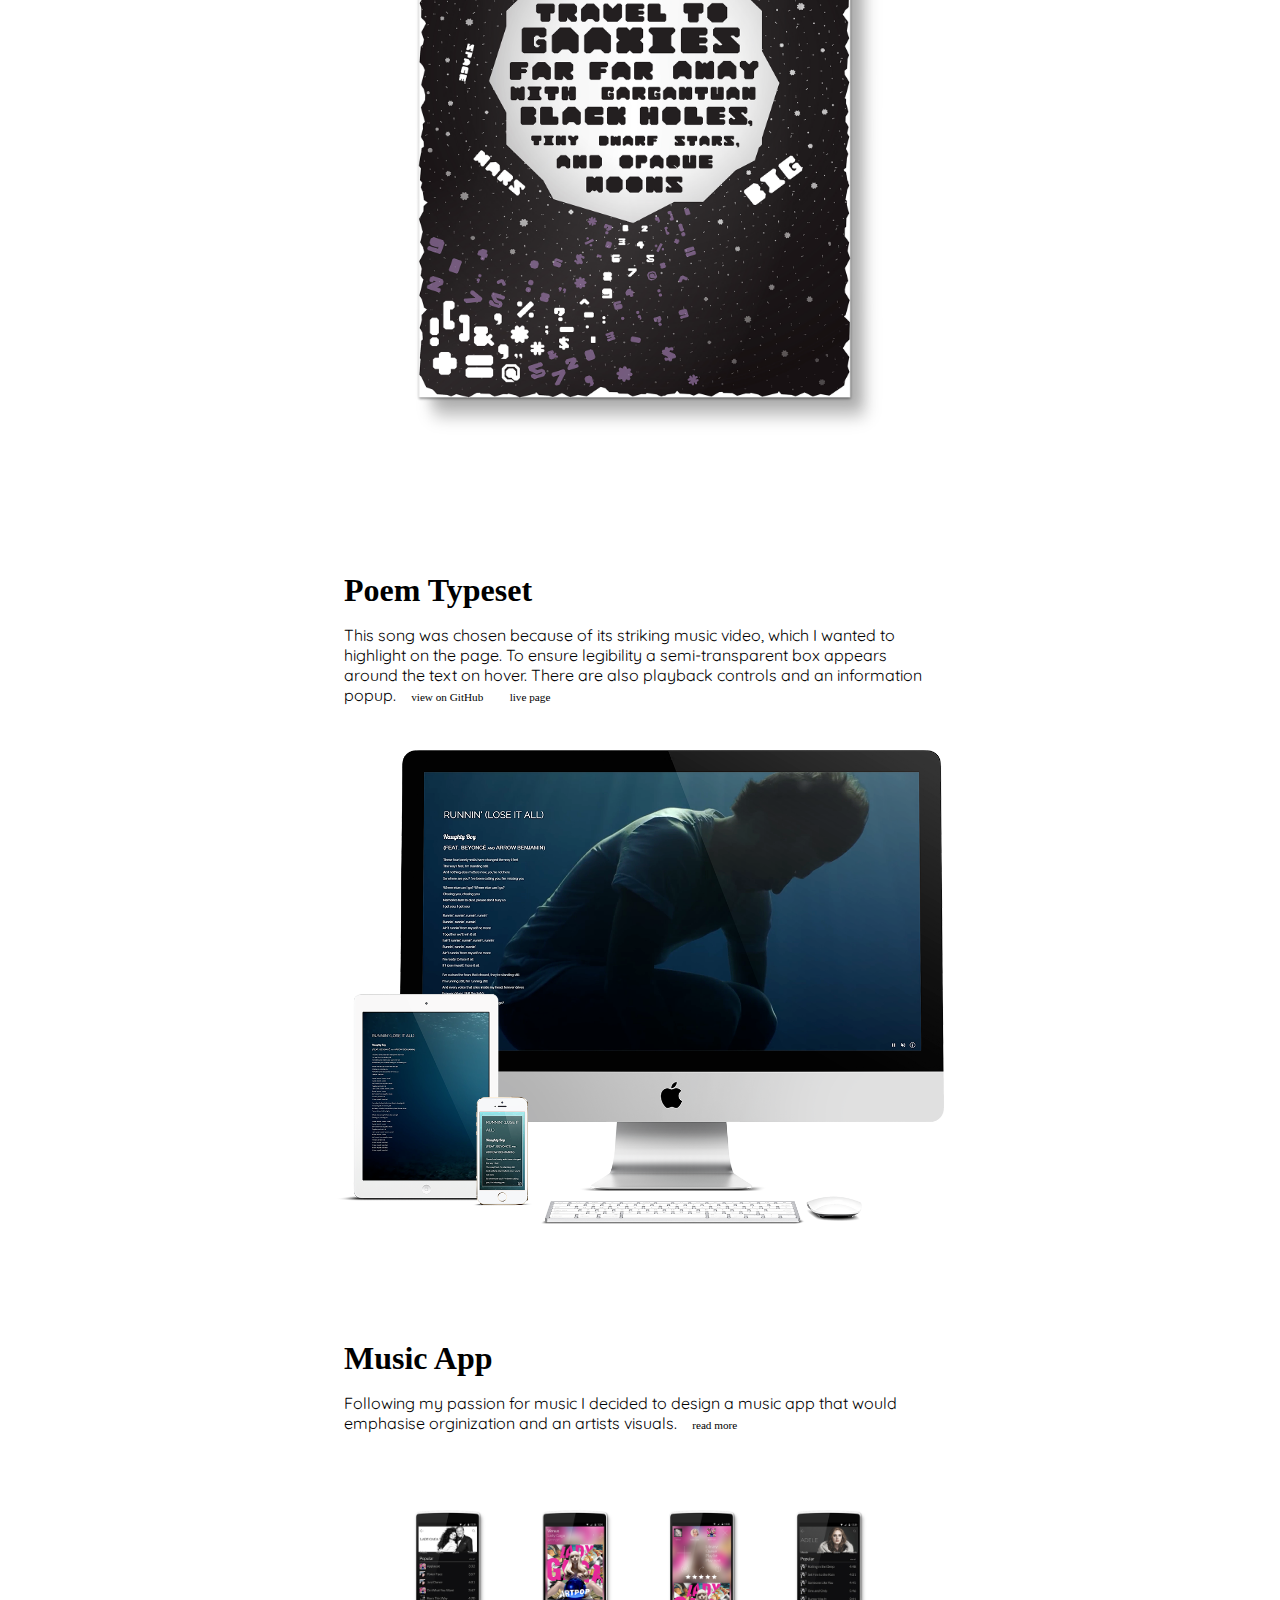
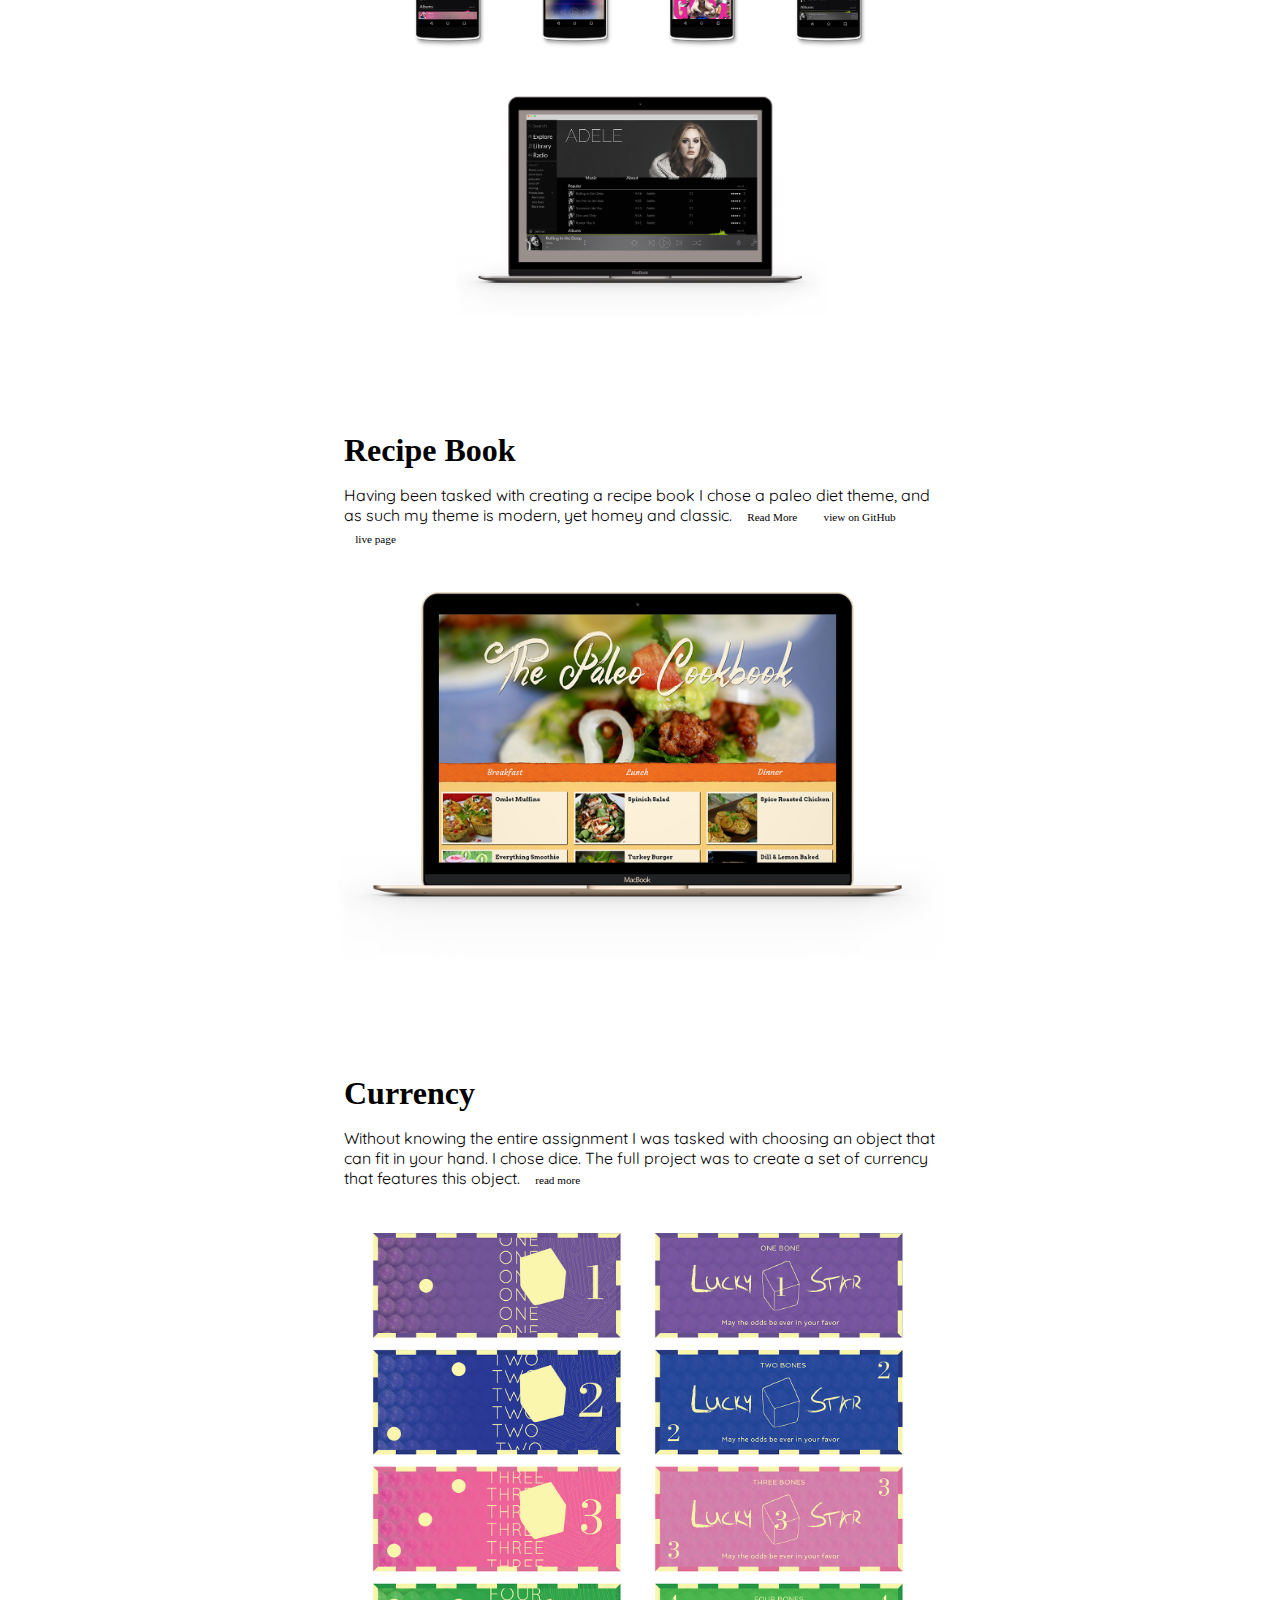
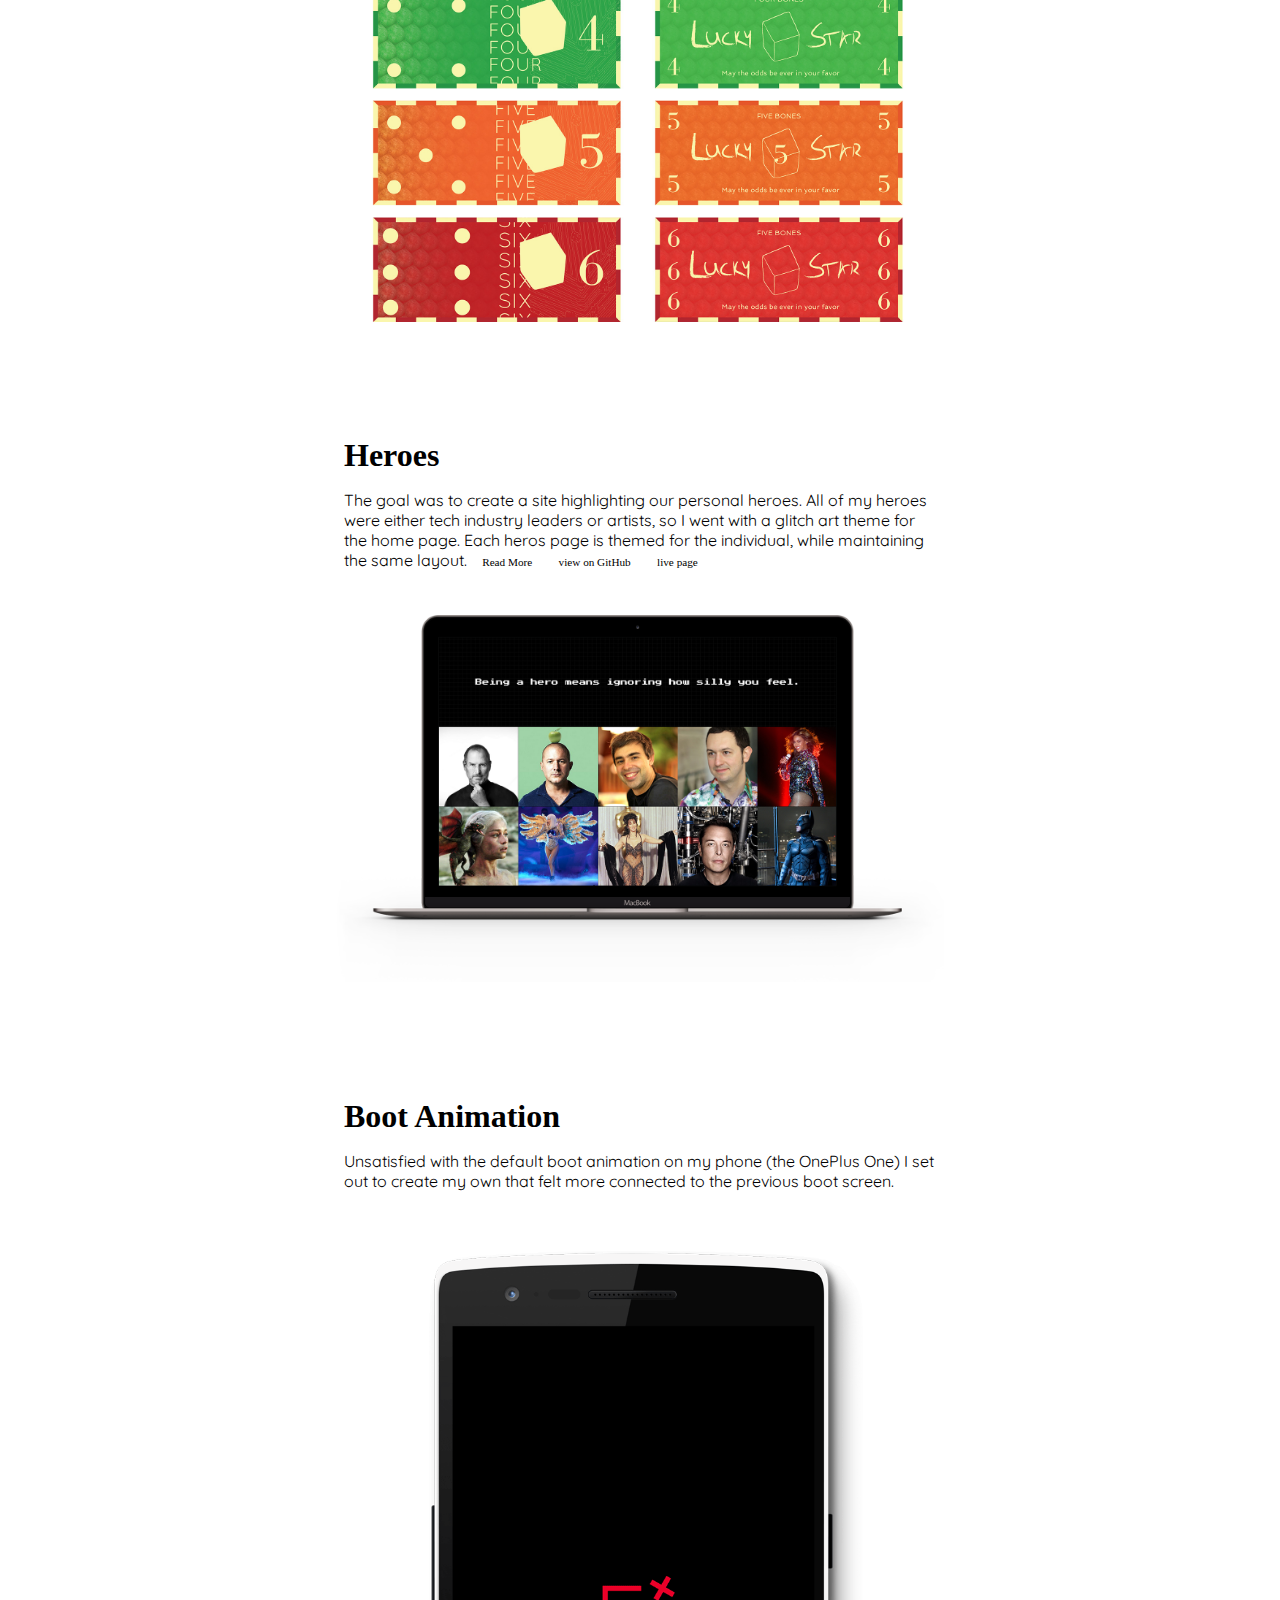
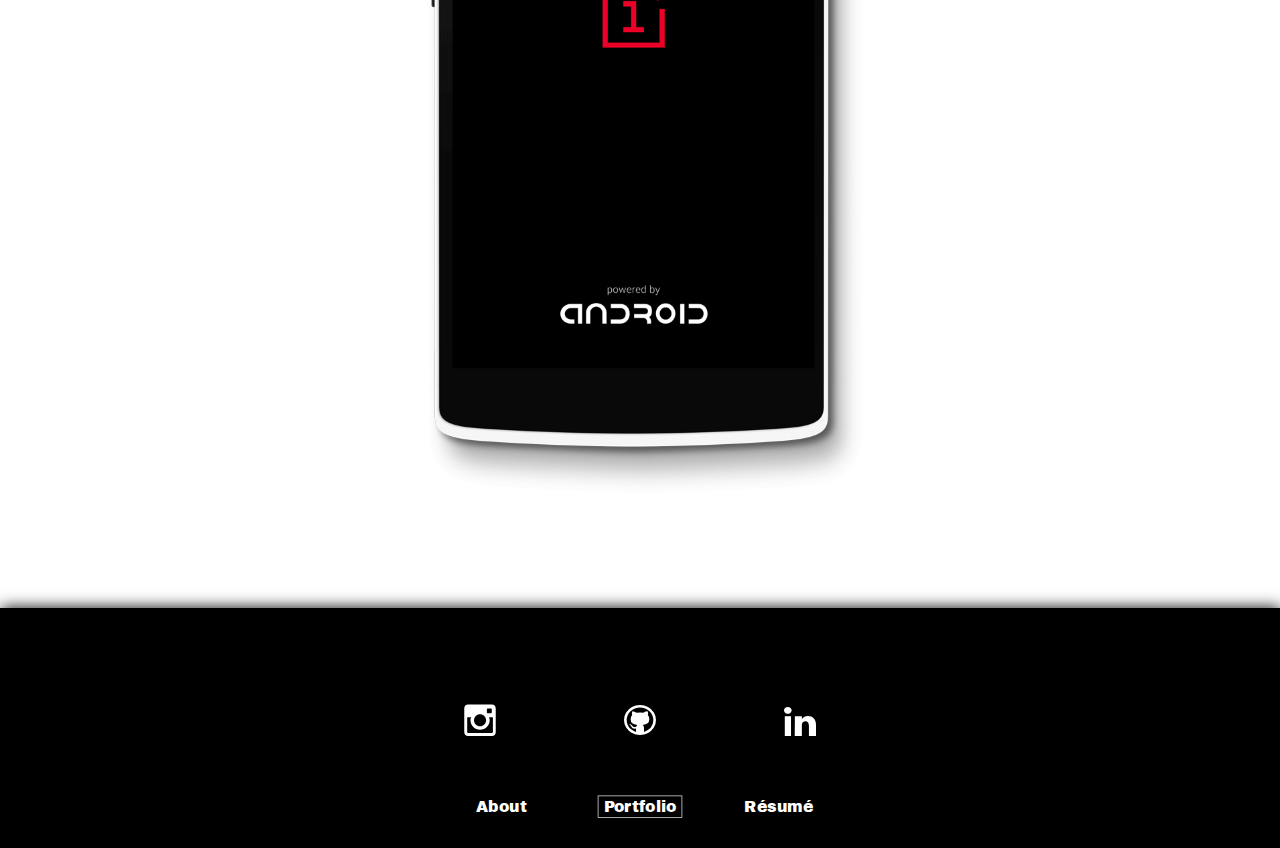
==== commit df7c41bf: "flexbox showcase added" ====
--- a/index.html
+++ b/index.html
@@ -38,6 +38,19 @@
 			<a href="includes/Resume/index.html"><span>R&eacute;sum&eacute;</span></a>
 		</nav>
 	</header>
+	
+	<article>
+		<a target="_blank" class="headLINK" href="includes/flexbox_showcase.html">
+			<h2>Flexbox Showcase</h2>
+		</a>
+		<p>
+			This site is an interactive flexbox demo. You can change settings and unlock the potential of flexbox.
+			<a class="more" href="includes/flexbox_showcase.html">read more</a>
+			<a target="_blank" class="more" href="">view on GitHub</a>
+			<a target="_blank" class="more" href="">live page</a>
+		</p>
+		<div class="flexIMG"><img class="flexIMG" alt="Flexbox Showcase" src="images/Flexbox_showcase.png"></div>
+	</article>
 
 	<article>
 		<a target="_blank" class="headLINK" href="includes/Metagalactic_Mass.html">
@@ -45,7 +58,7 @@
 		</a>
 		<p>I was given a grid and tasked with creating a font. The result was Metagalactic Mass. The second task was to design a specimen sheet for the new font. I decided that my font gave off a spacey vibe, so I modeled my poster after a galaxy.
 
-			<a target="_blank" class="more" href="includes/Metagalactic_Mass.html">read more</a>
+			<a class="more" href="includes/Metagalactic_Mass.html">read more</a>
 		</p>
 		<div class="flexIMG long"><img class="flexIMG" alt="Metagalactic Mass Specimine Sheet" src="images/Metagalactic_Mass_Font_Specimine_Sheet.png"></div>
 	</article>
@@ -68,7 +81,7 @@
 		</a>
 		<p>Following my passion for music I decided to design a music app that would emphasise orginization and an artists visuals.
 
-			<a target="_blank" class="more" href="includes/music_player.html">read more</a>
+			<a class="more" href="includes/music_player.html">read more</a>
 		</p>
 		<div class="flexIMG"><img alt="Music player mockups" src="images/All-together.jpg"></div>
 	</article>
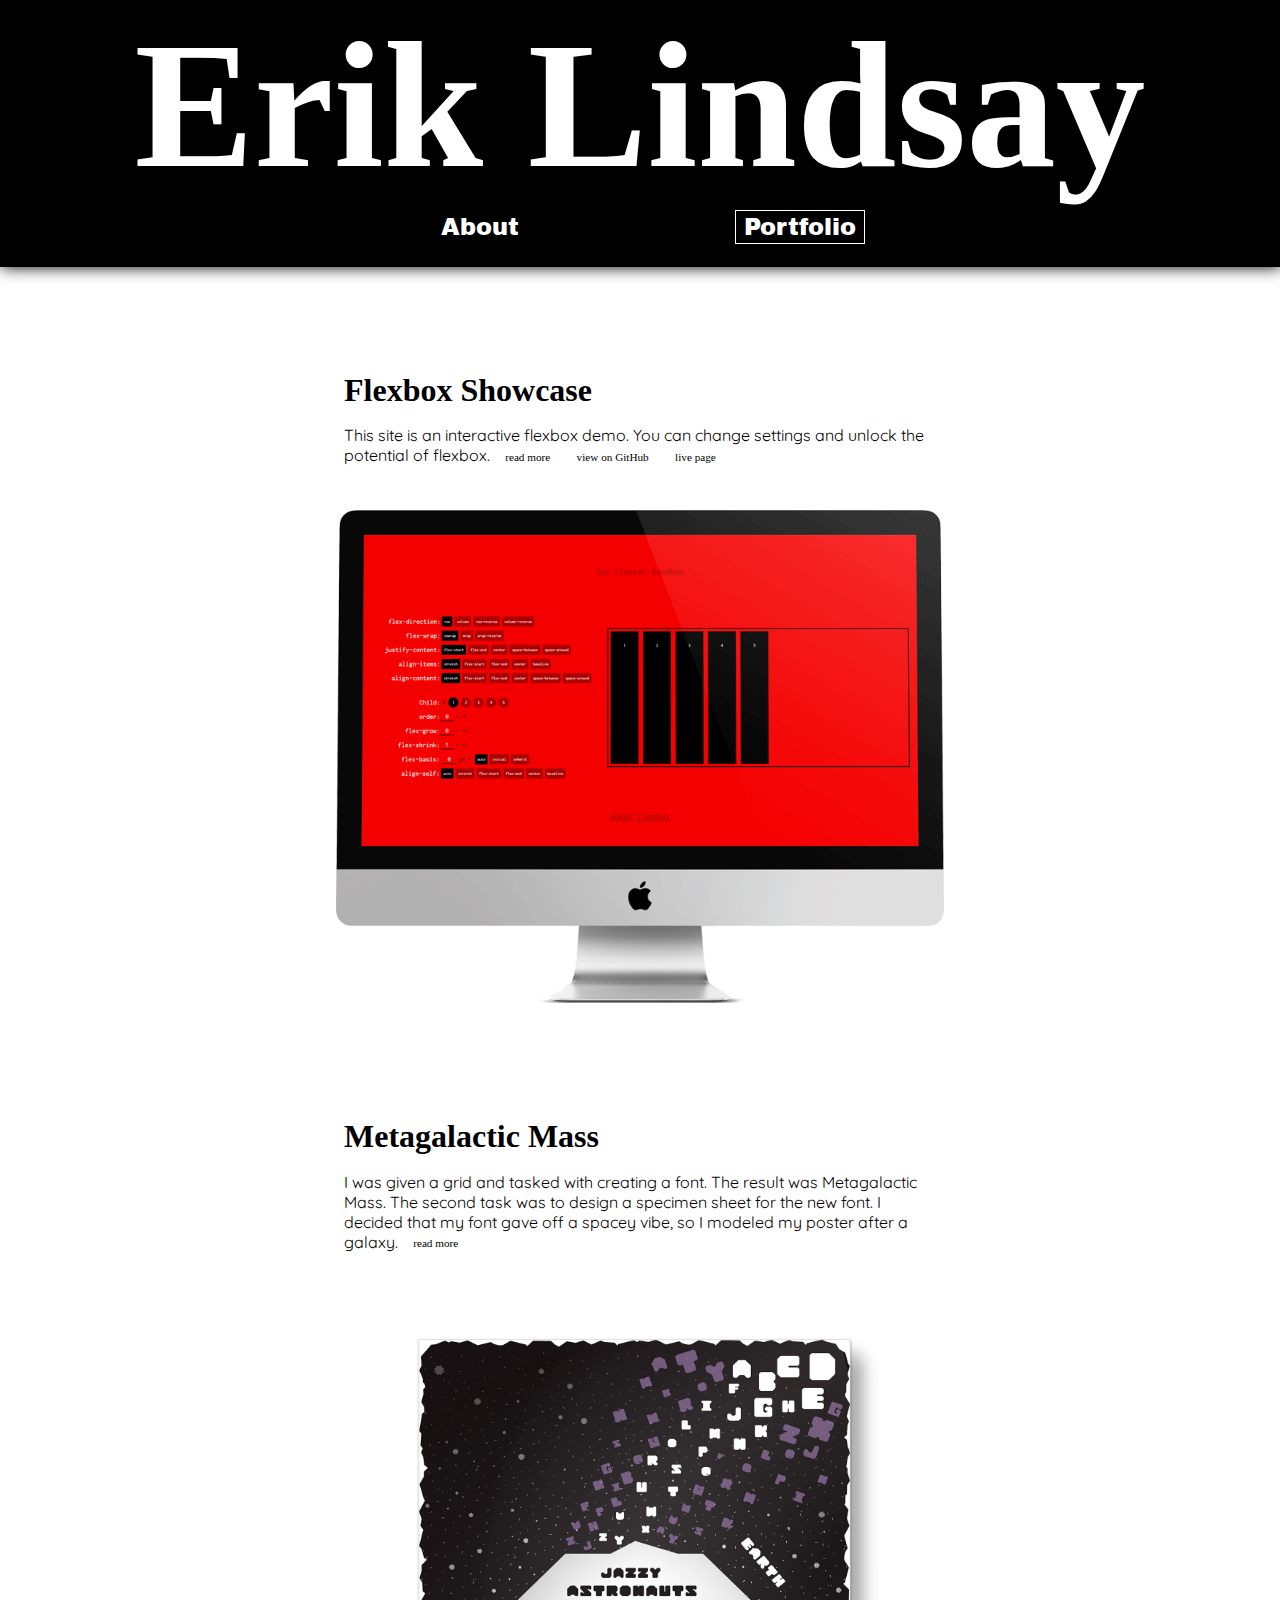
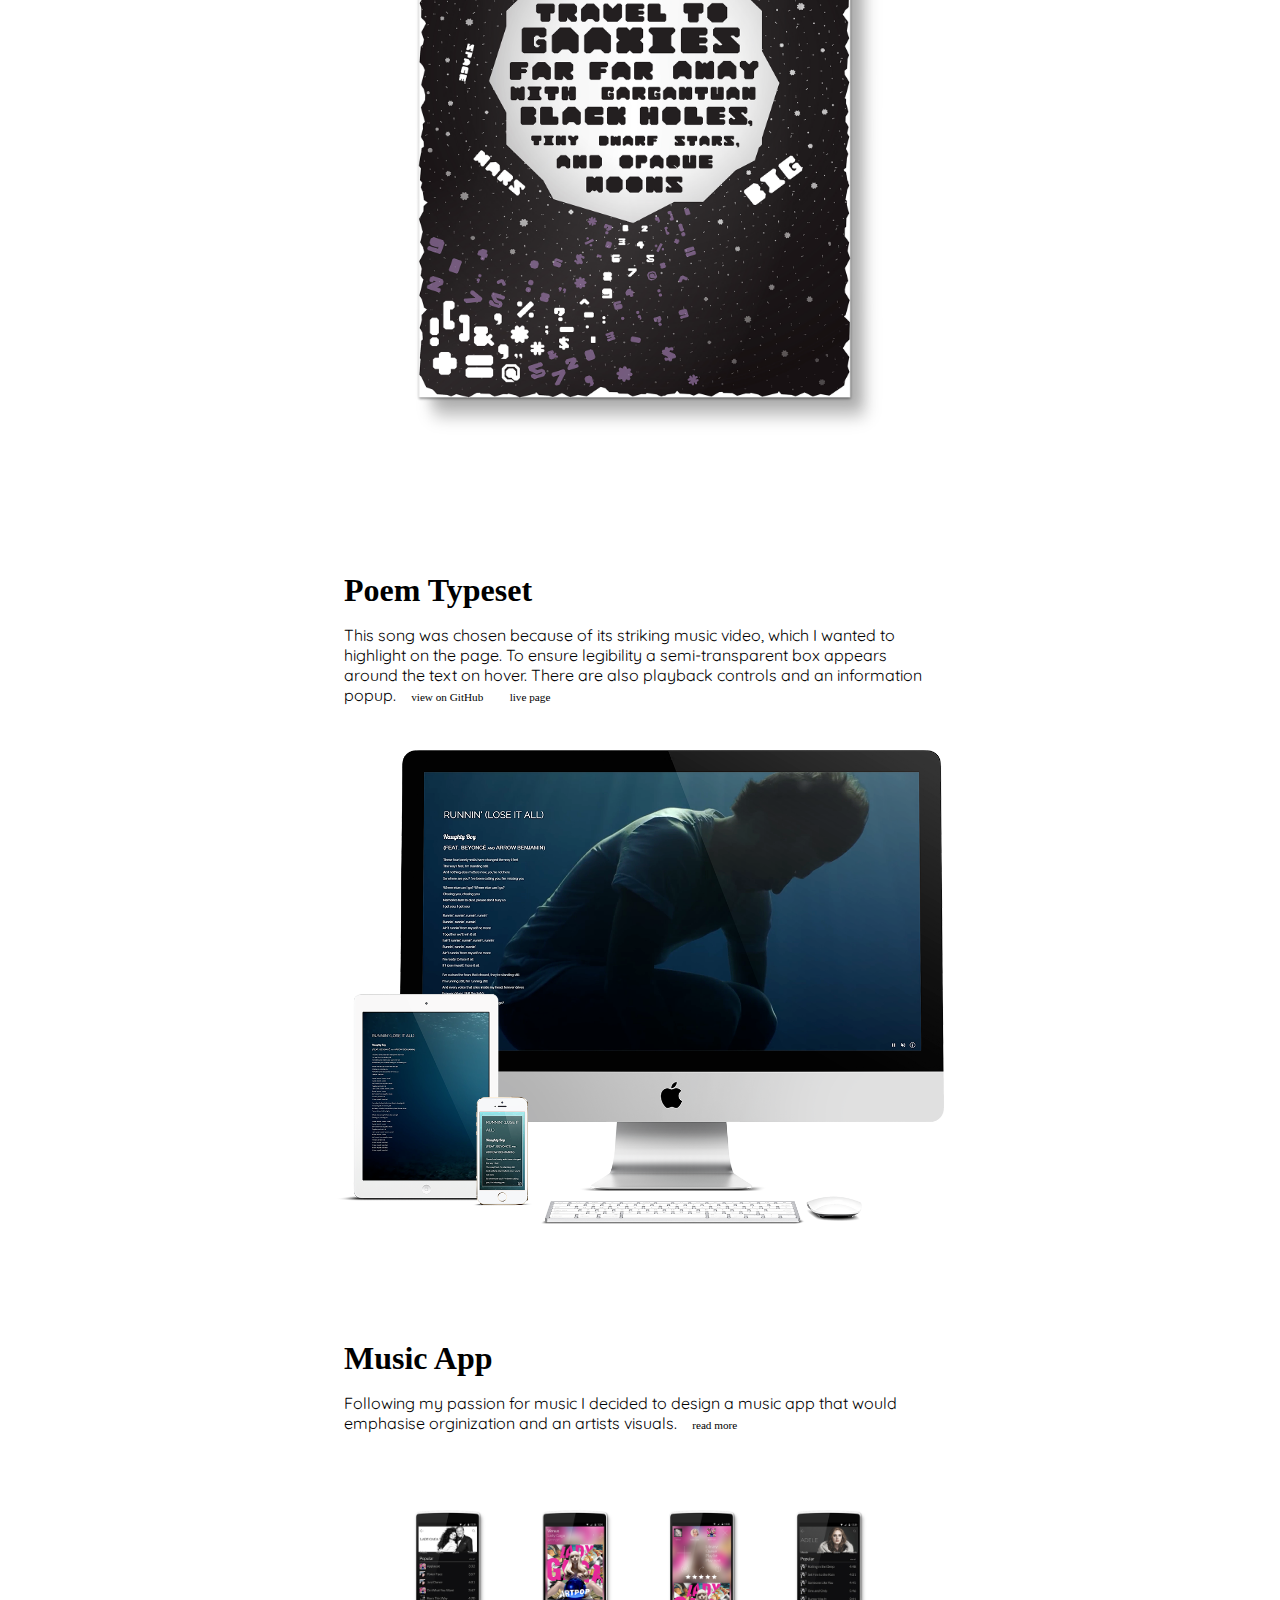
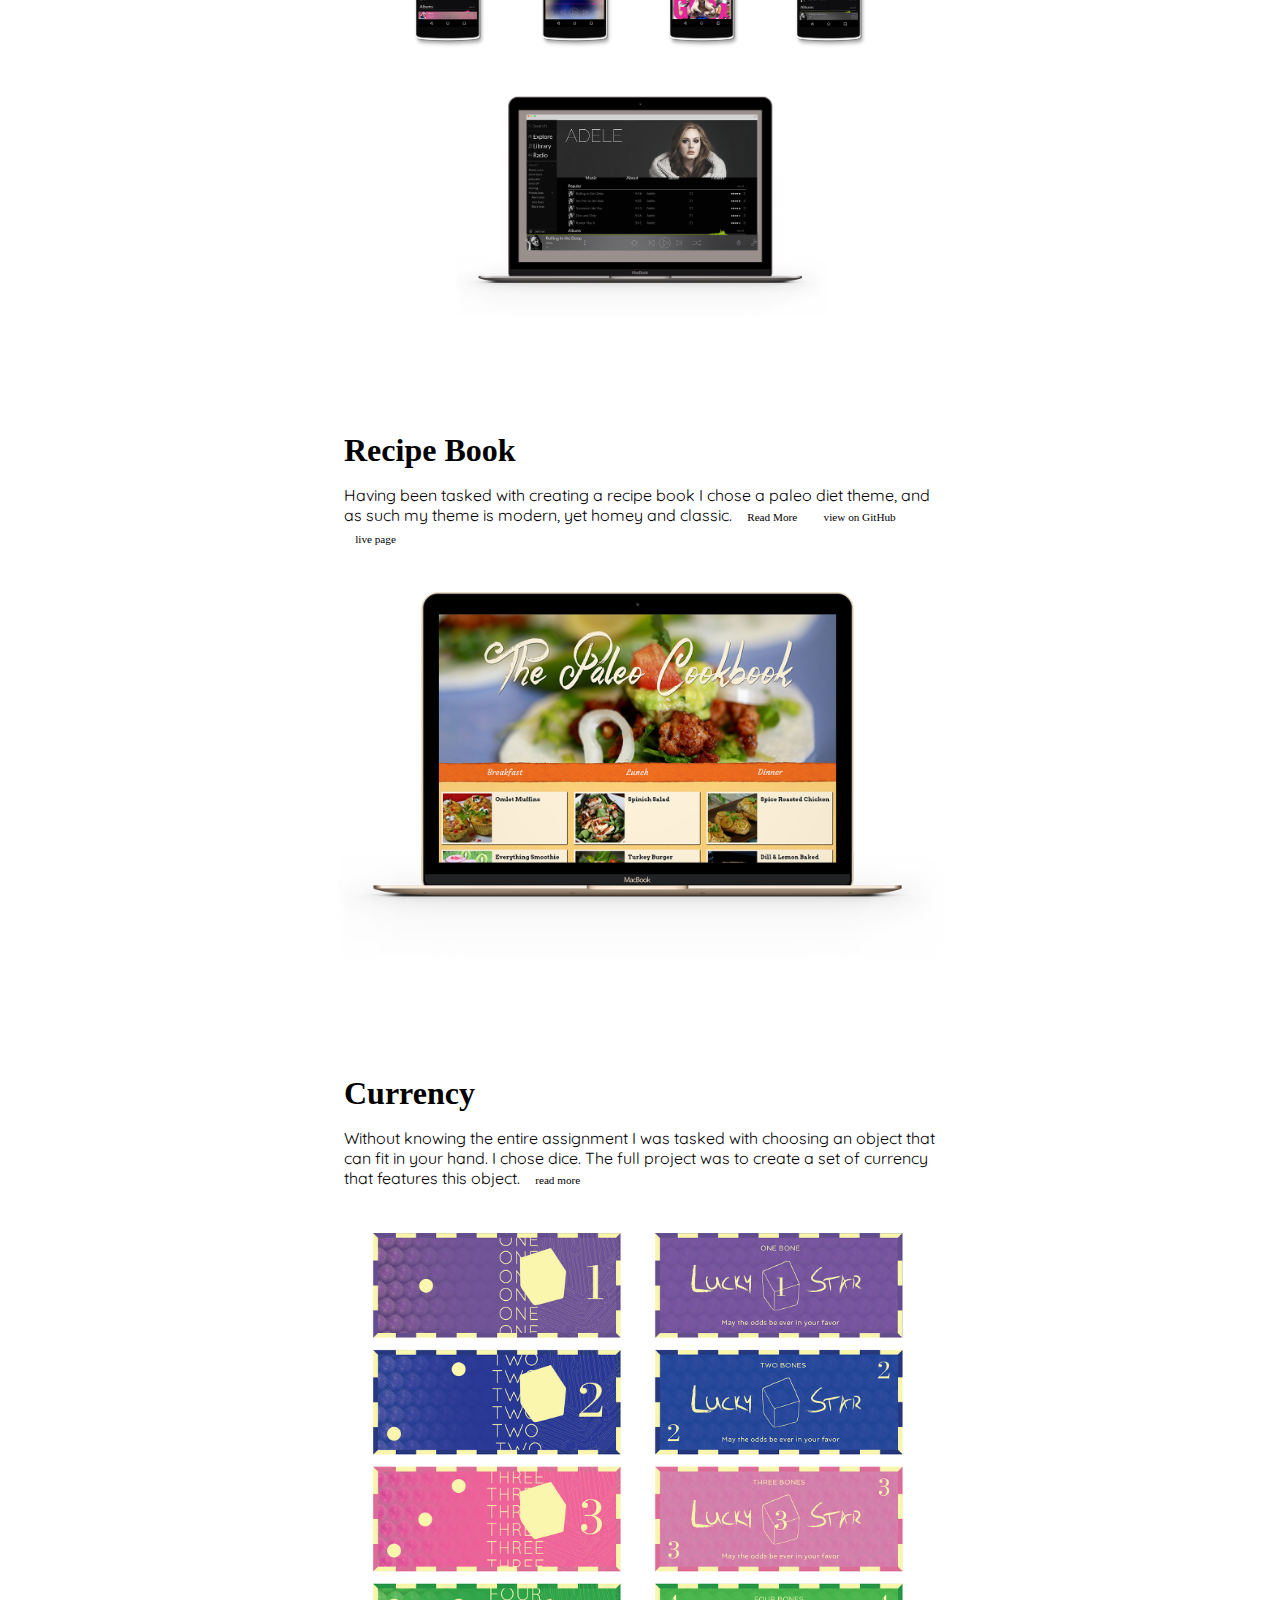
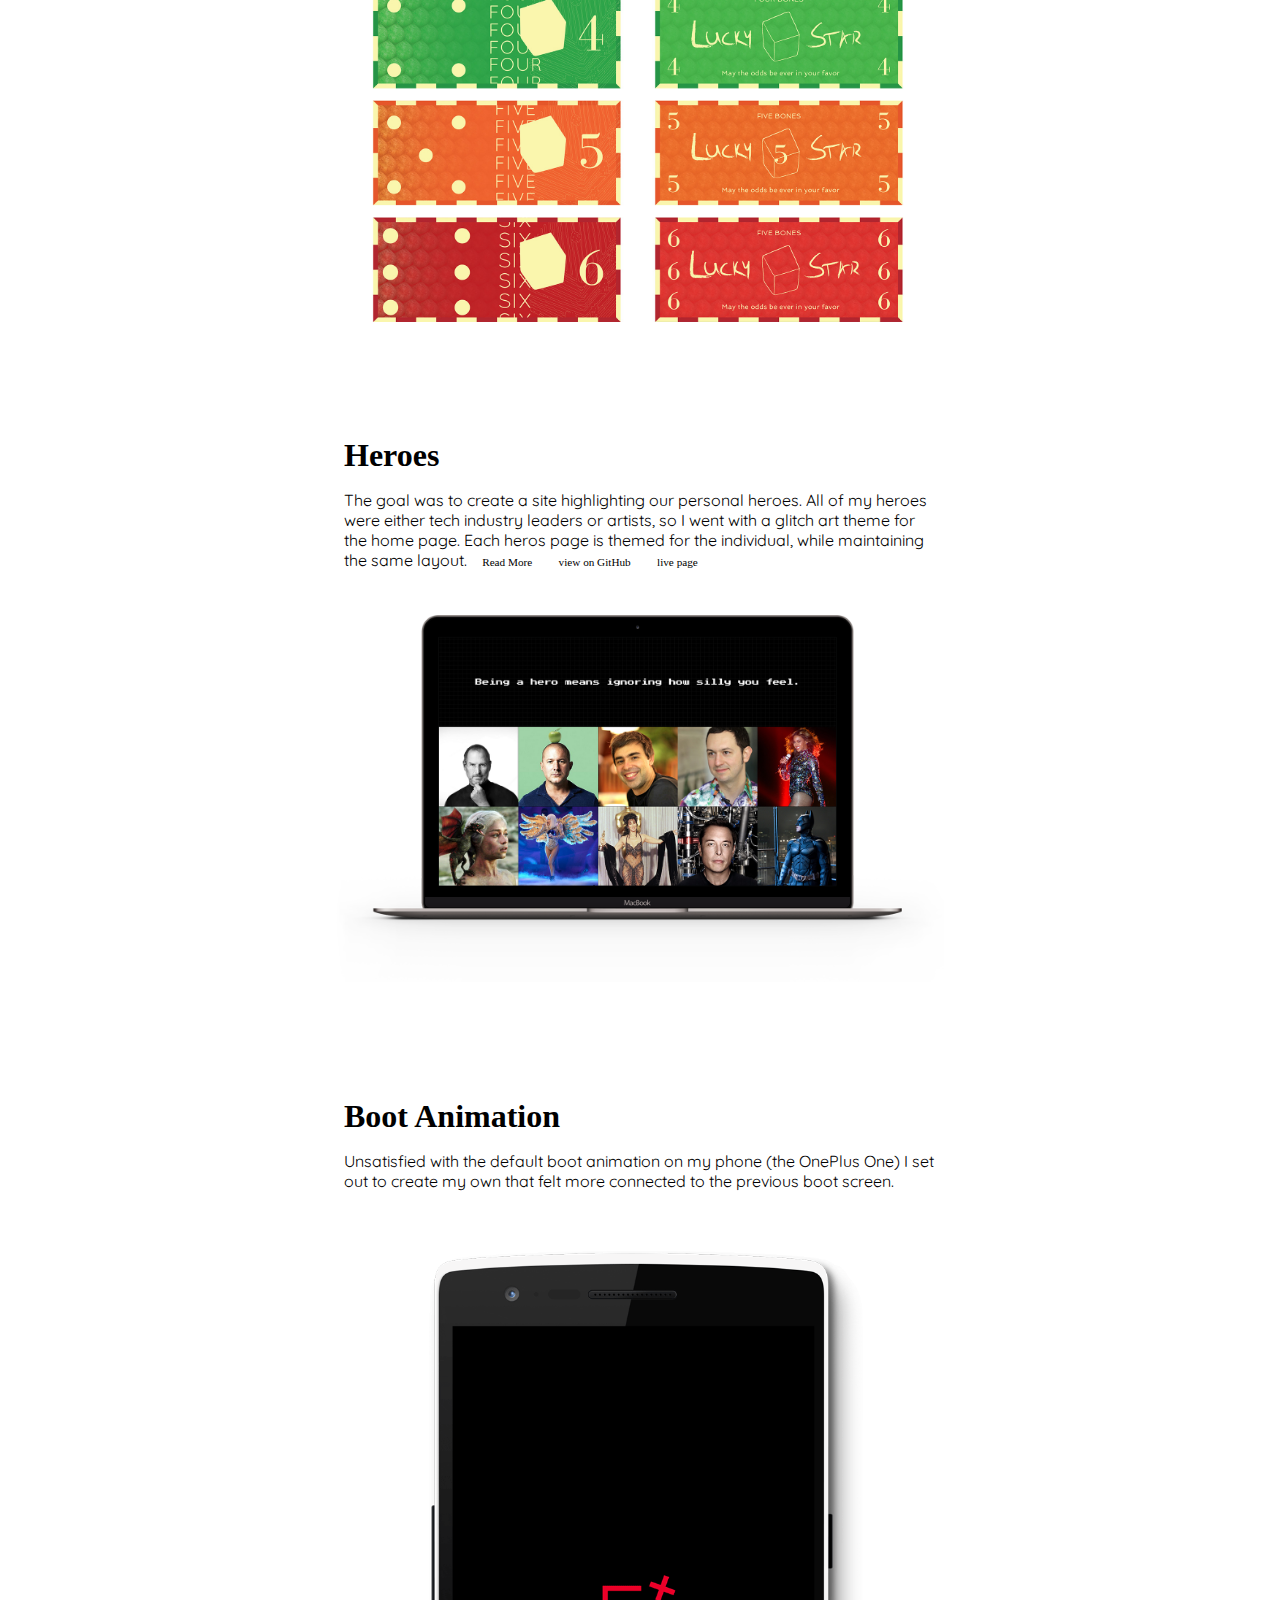
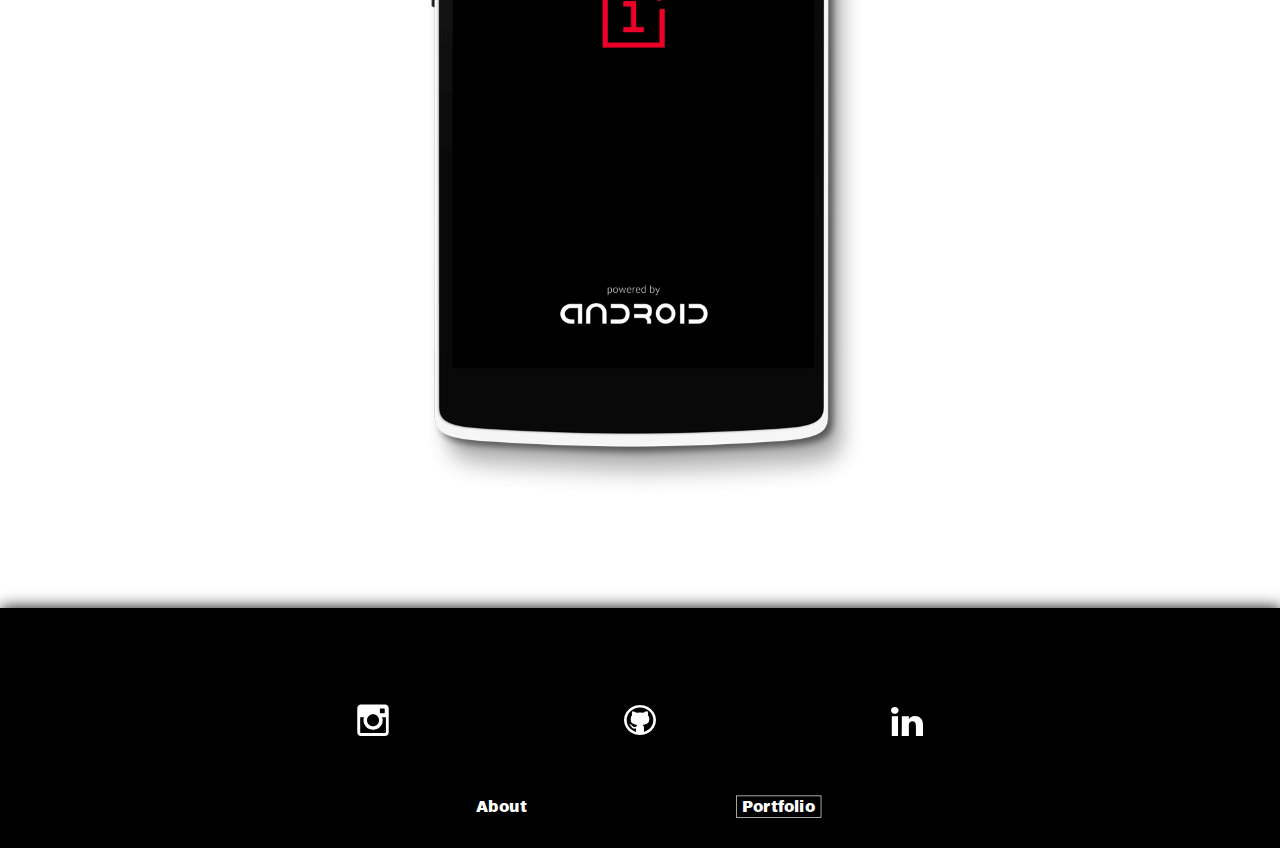
==== commit 2d683537: "header and footer now in one html file for all pages" ====
--- a/index.html
+++ b/index.html
@@ -26,10 +26,16 @@
 		ga('require', 'linkid');
   ga('send', 'pageview');
 
-</script>
+	</script>
+	<script src="https://ajax.googleapis.com/ajax/libs/jquery/1.12.0/jquery.min.js"></script>
+	<script src="includes/jscript.js"></script>
+	
+	
 </head>
 
 <body>
+	<header id="header"></header>
+<!--
 	<header>
 		<h1>Erik Lindsay</h1>
 		<nav>
@@ -38,6 +44,7 @@
 			<a href="includes/Resume/index.html"><span>R&eacute;sum&eacute;</span></a>
 		</nav>
 	</header>
+-->
 	
 	<article>
 		<a target="_blank" class="headLINK" href="includes/flexbox_showcase.html">
@@ -46,8 +53,8 @@
 		<p>
 			This site is an interactive flexbox demo. You can change settings and unlock the potential of flexbox.
 			<a class="more" href="includes/flexbox_showcase.html">read more</a>
-			<a target="_blank" class="more" href="">view on GitHub</a>
-			<a target="_blank" class="more" href="">live page</a>
+			<a target="_blank" class="more" href="https://github.uconn.edu/etl12003/CSS_Showcase_1">view on GitHub</a>
+			<a target="_blank" class="more" href="https://github.uconn.edu/pages/etl12003/CSS_Showcase_1/">live page</a>
 		</p>
 		<div class="flexIMG"><img class="flexIMG" alt="Flexbox Showcase" src="images/Flexbox_showcase.png"></div>
 	</article>
@@ -145,7 +152,8 @@
 	</article>
 	
 	
-
+<footer class="home" id="footer"></footer>
+<!--
 	<footer class="home">
 		<div class="social">
 			<a target="_blank" class="social" href="https://www.instagram.com/aikoeri/">
@@ -167,6 +175,7 @@
 			<a href="includes/Resume/index.html"><span>R&eacute;sum&eacute;</span></a>
 		</nav>
 	</footer>
+-->
 </body>
 
 </html>--- a/includes/style.css
+++ b/includes/style.css
@@ -82,7 +82,7 @@
 	max-width: 40rem;
 	margin-left: auto;
 	margin-right: auto;
-	justify-content: center;
+	justify-content: space-around;
 }
 
 nav a{
@@ -233,6 +233,9 @@
 nav.foot{
 	margin-top: 1.5rem;
 	transform: scale(.65);
+	display: flex;
+	justify-content: space-between;
+	//width: 90%;
 	
 }
 div.social{
@@ -241,13 +244,16 @@
 	margin-top: 3rem;
 	display: flex;
 	flex-direction: row;
-	justify-content: center;
-	overflow: visible;
+	justify-content: space-around;
+	overflow: visible;
+	width: 90%;
+	max-width: 50rem;
 }
 a.social{
 	display: flex;
 	flex-direction: column;
 	width: 10rem;
+	width: 30%;
 	justify-content: center;
 	height: 5rem;
 	overflow: visible;
@@ -298,17 +304,19 @@
 	margin-left: 20%;
 	text-align: right;
 	padding-right: 1.5rem;
-}
-.center{
+	line-height: 2rem;
+}
+div.center{
 	position: absolute;
-	width: 0;
-	margin-left: calc(25% + 2.6px);
+	width: 2rem;
+/*	2.6rem*/
+	margin-left: calc(25% - .9rem);  
 	overflow: visible;
 	display: flex;
 	justify-content: center;
 	top: 5rem;
 }
-.center img{
+div.center img{
 	width: 2rem;
 	margin-left: auto;
 	margin-right: auto;
@@ -432,16 +440,16 @@
 	text-align: left;
 	padding-right: 0;
 }
-.center{
+div.center{
 	position: absolute;
 	width: 2rem;
-	margin-left: -2.65rem;
+	margin-left: -2.6rem;
 	overflow: visible;
 	display: flex;
 	justify-content: center;
 	top: 5rem;
 }
-.center img{
+div.center img{
 	float: left;
 	z-index: 50;
 	width: 2rem;
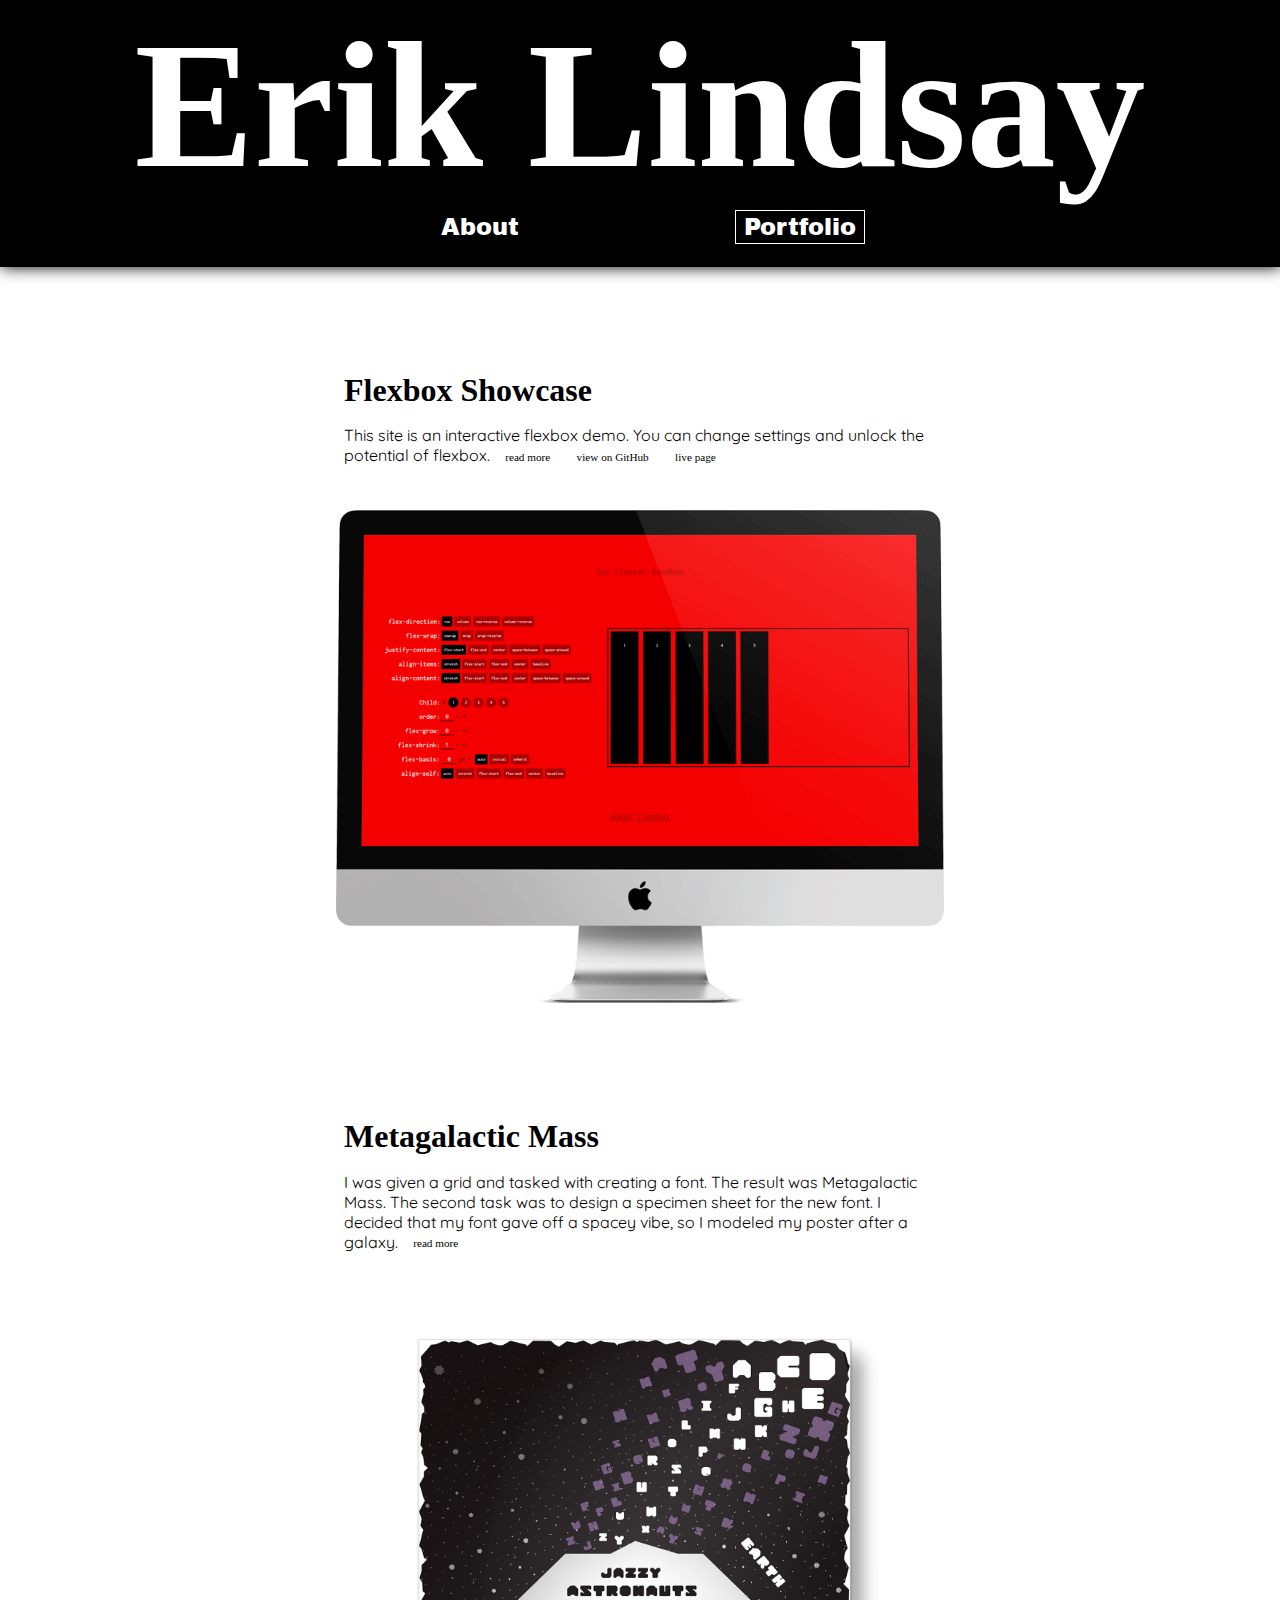
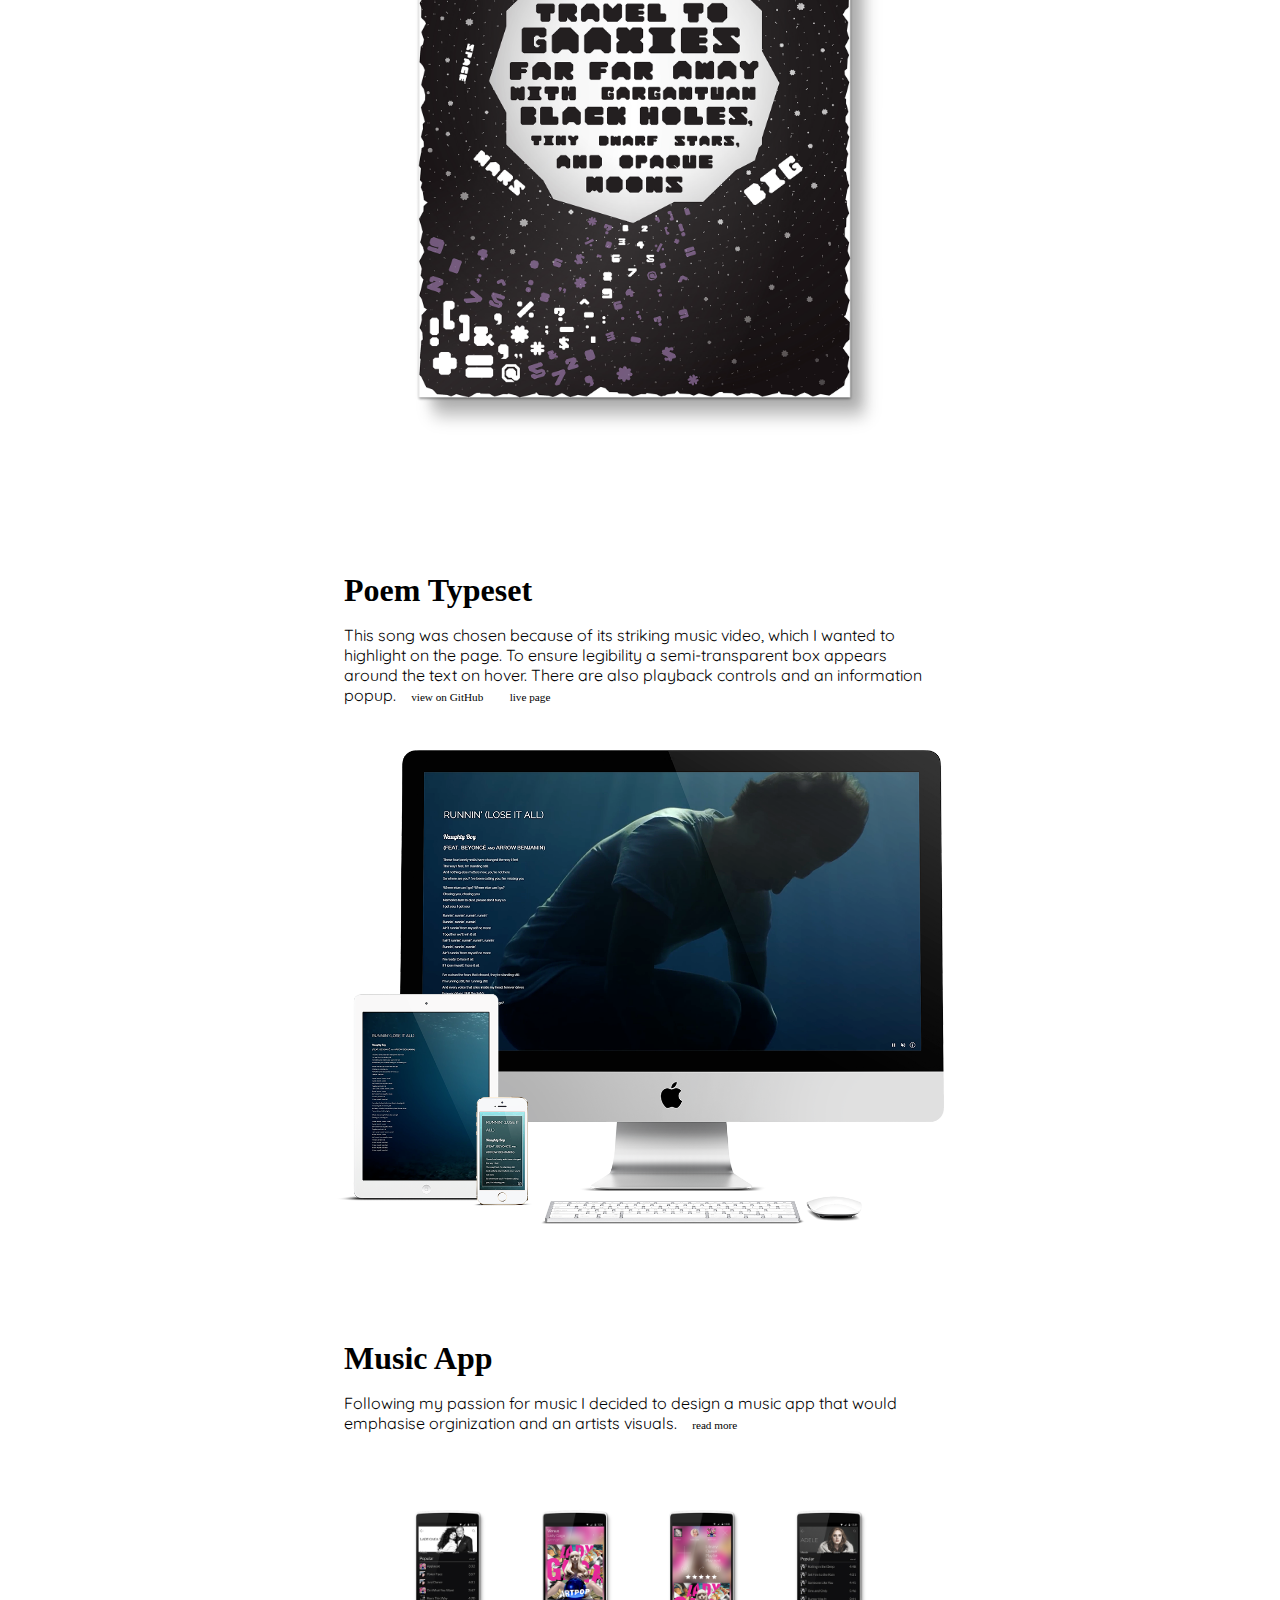
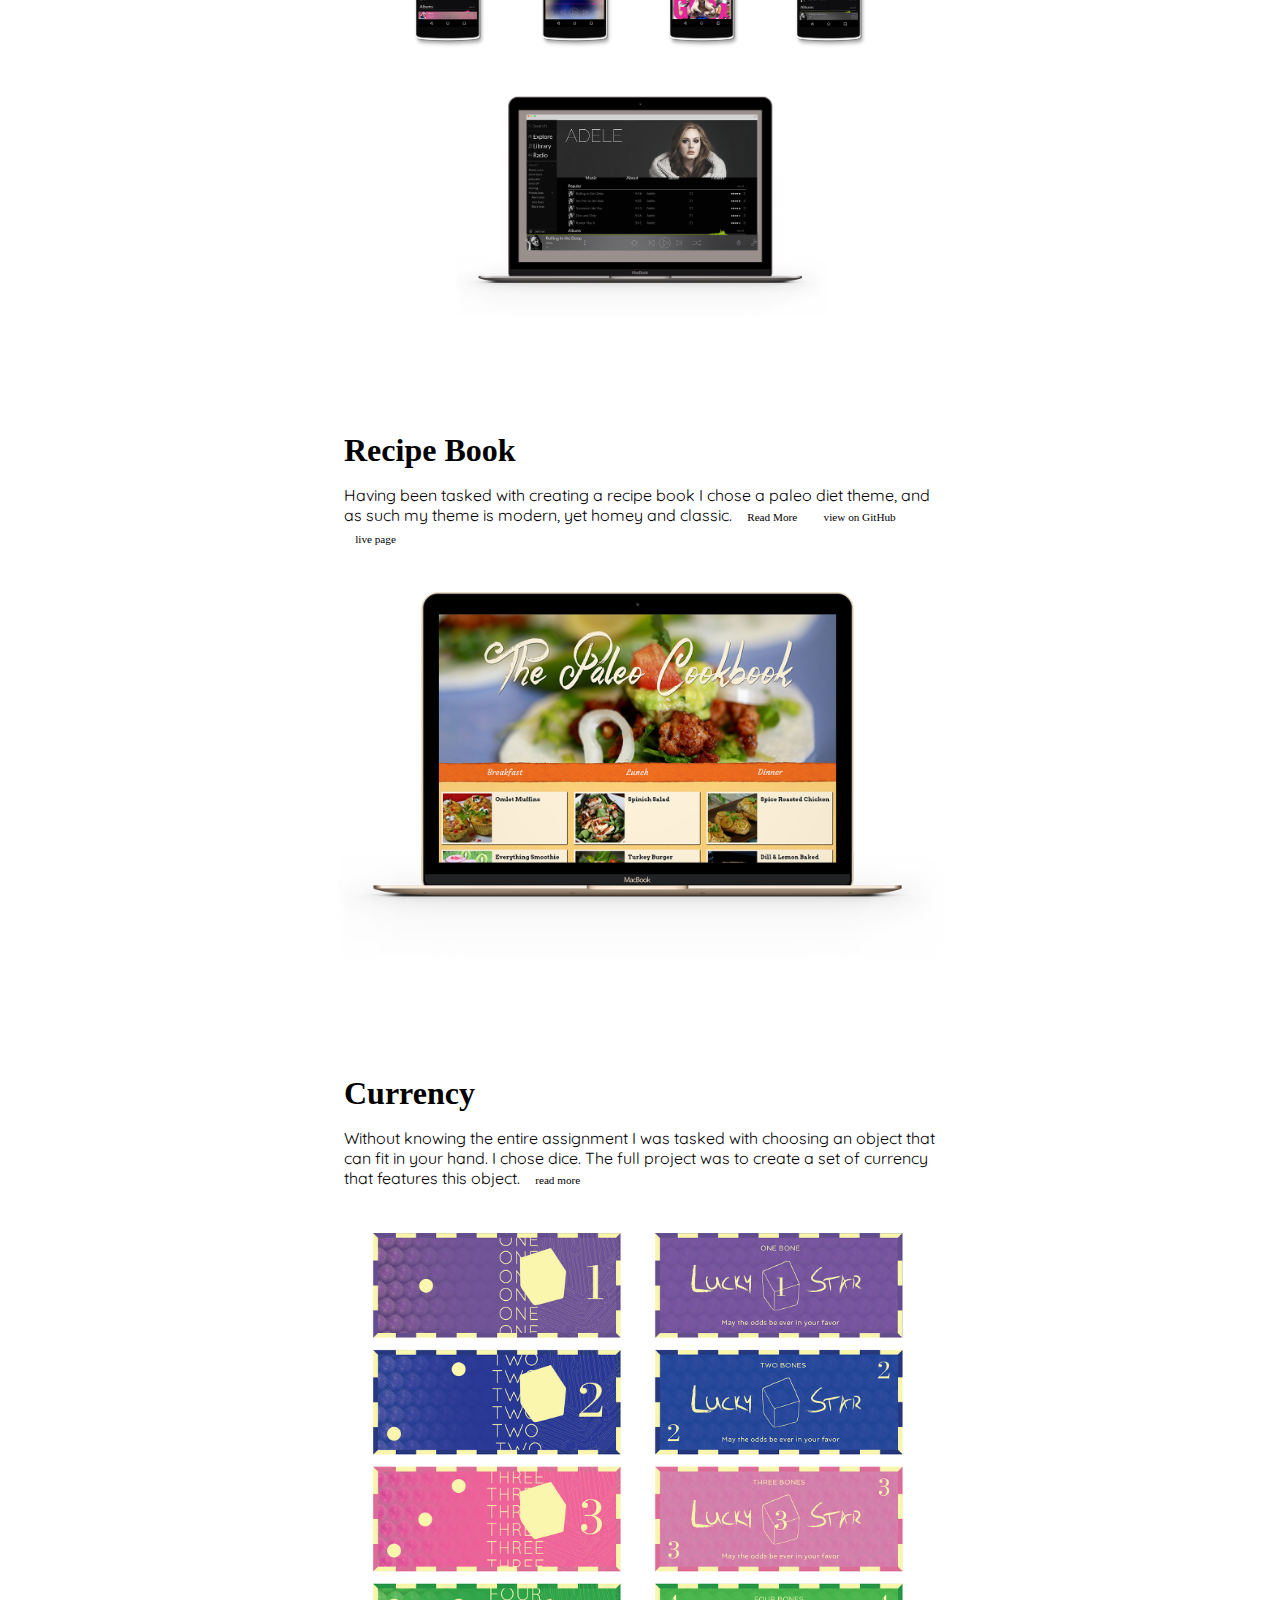
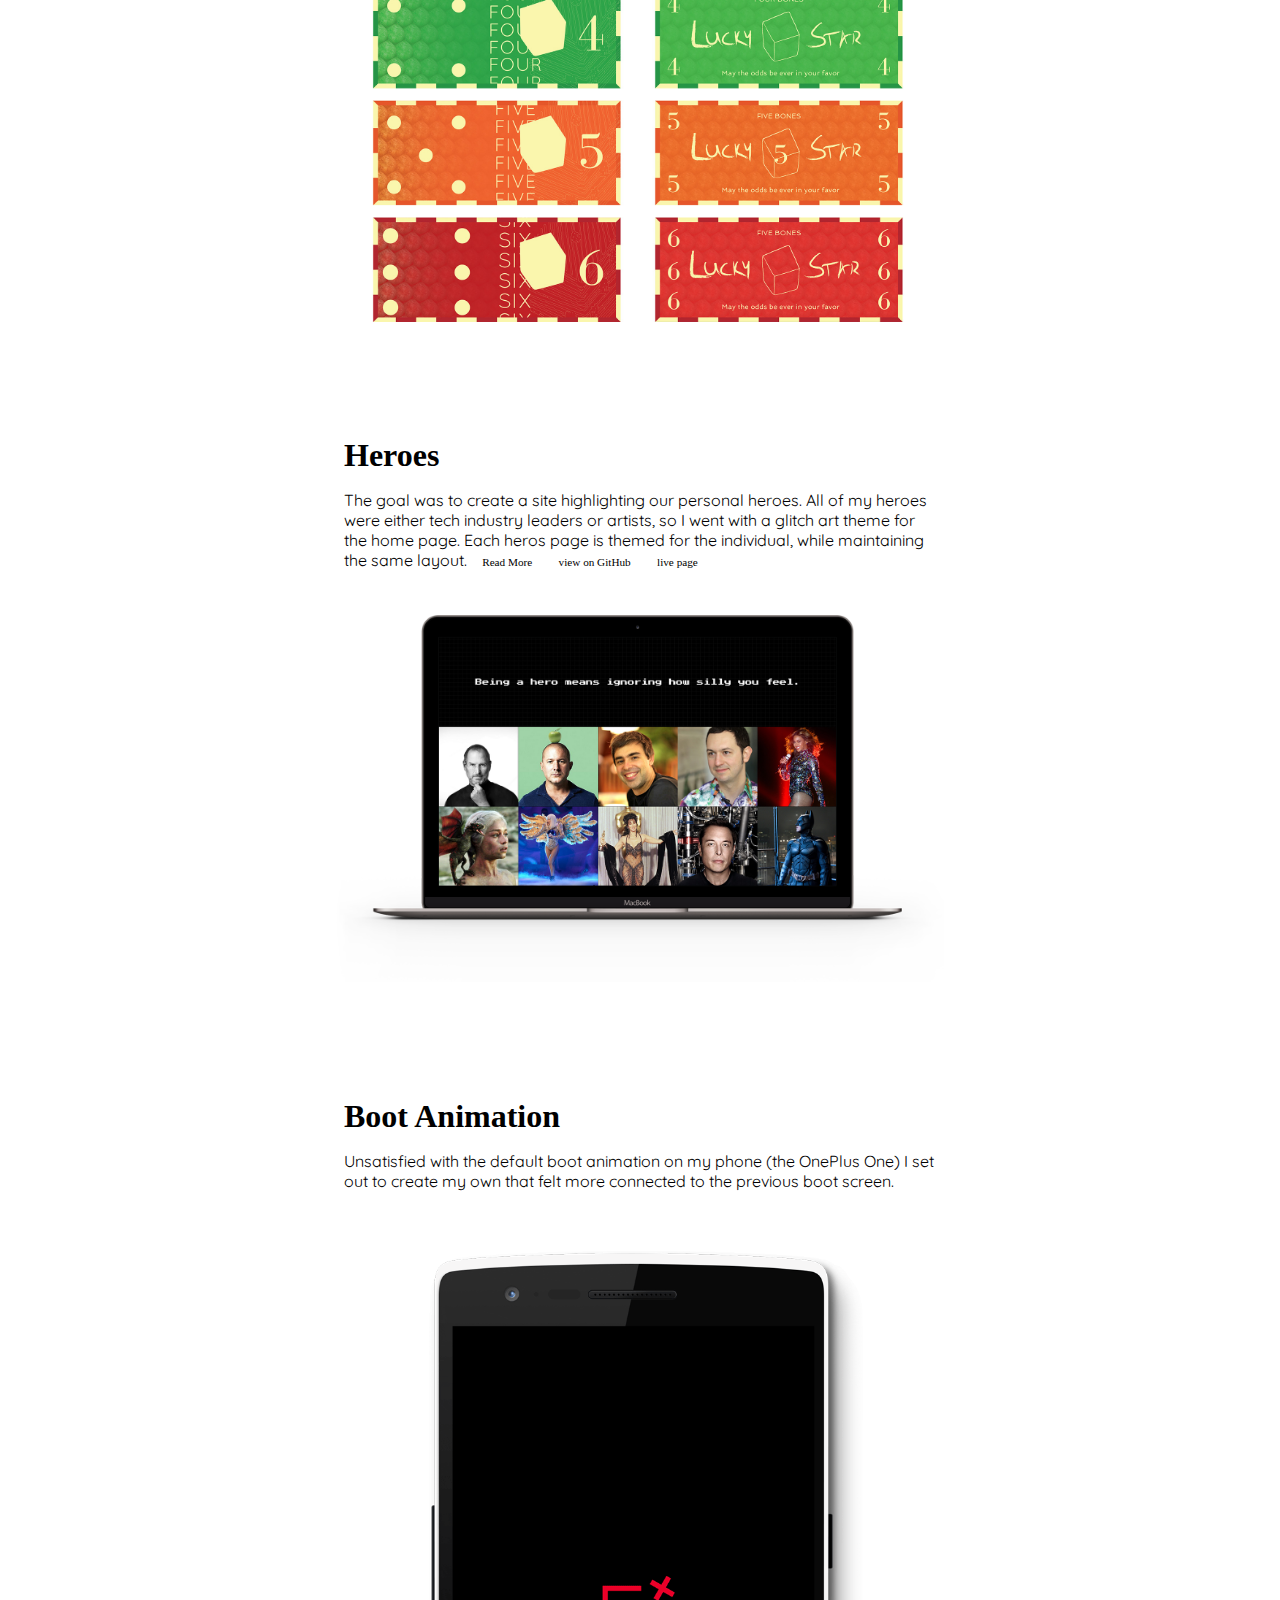
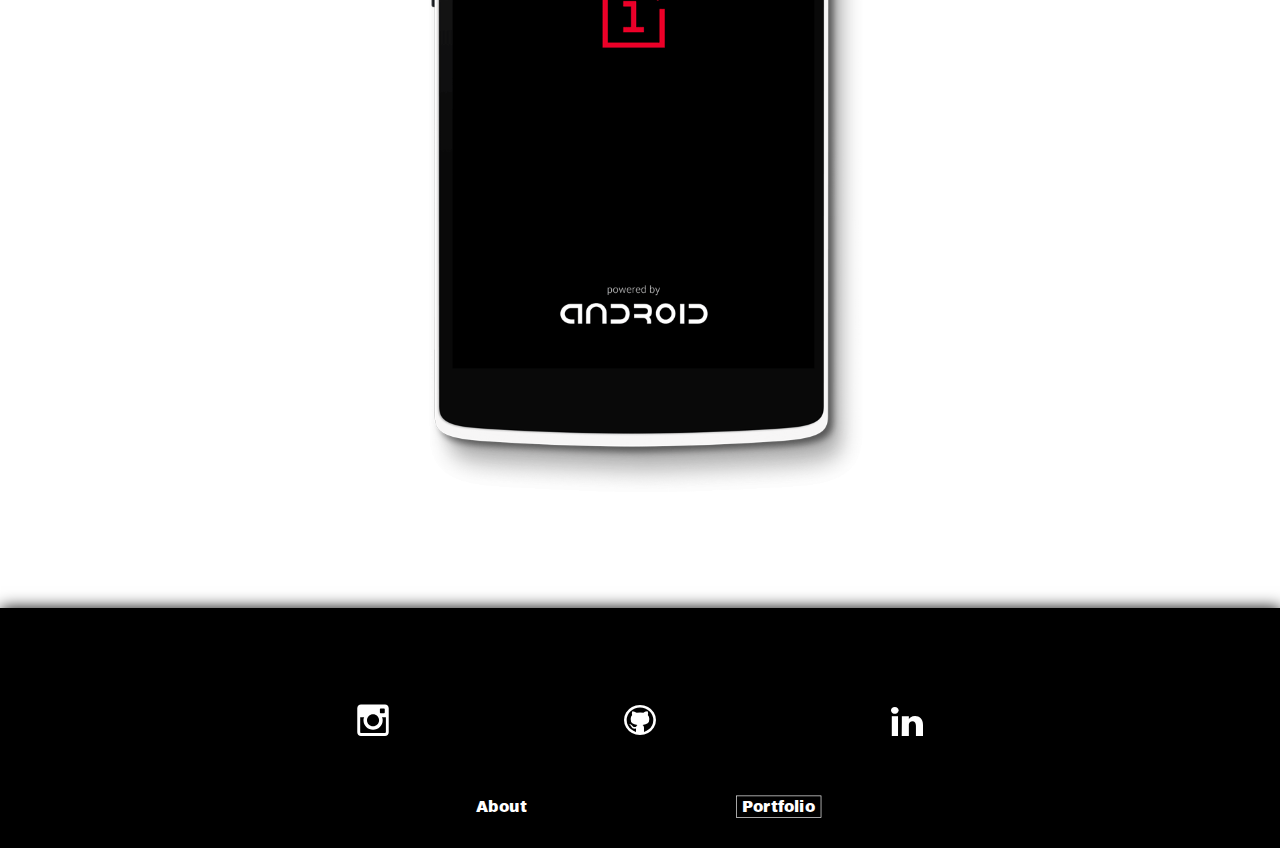
==== commit 3e831e63: "Header and footer work" ====
--- a/index.html
+++ b/index.html
@@ -47,7 +47,7 @@
 -->
 	
 	<article>
-		<a target="_blank" class="headLINK" href="includes/flexbox_showcase.html">
+		<a  class="headLINK" href="includes/flexbox_showcase.html">
 			<h2>Flexbox Showcase</h2>
 		</a>
 		<p>
@@ -60,7 +60,7 @@
 	</article>
 
 	<article>
-		<a target="_blank" class="headLINK" href="includes/Metagalactic_Mass.html">
+		<a  class="headLINK" href="includes/Metagalactic_Mass.html">
 			<h2>Metagalactic Mass</h2>
 		</a>
 		<p>I was given a grid and tasked with creating a font. The result was Metagalactic Mass. The second task was to design a specimen sheet for the new font. I decided that my font gave off a spacey vibe, so I modeled my poster after a galaxy.
@@ -71,7 +71,7 @@
 	</article>
 
 	<article>
-		<a target="_blank" class="headLINK" href="http://class.erik.ideabasin.com/projects/Poem_1.0-New_Poem/">
+		<a  class="headLINK" href="http://class.erik.ideabasin.com/projects/Poem_1.0-New_Poem/">
 			<h2>Poem Typeset</h2>
 		</a>
 		<p>
@@ -83,7 +83,7 @@
 	</article>
 
 	<article>
-		<a target="_blank" class="headLINK" href="includes/music_player.html">
+		<a  class="headLINK" href="includes/music_player.html">
 			<h2>Music App</h2>
 		</a>
 		<p>Following my passion for music I decided to design a music app that would emphasise orginization and an artists visuals.
@@ -94,7 +94,7 @@
 	</article>
 	
 	<article>
-		<a target="_blank" class="headLINK" href="http://class.erik.ideabasin.com/projects/Recipe/">
+		<a  class="headLINK" href="http://class.erik.ideabasin.com/projects/Recipe/">
 			<h2>Recipe Book</h2>
 		</a>
 		<p>
@@ -109,7 +109,7 @@
 	</article>
 
 	<article>
-		<a target="_blank" class="headLINK" href="includes/alphabet.html">
+		<a  class="headLINK" href="includes/alphabet.html">
 			<h2>Currency</h2>
 		</a>
 		<p>
@@ -123,7 +123,7 @@
 	</article>
 
 	<article>
-		<a target="_blank" class="headLINK" href="http://class.erik.ideabasin.com/projects/Hero/">
+		<a  class="headLINK" href="http://class.erik.ideabasin.com/projects/Hero/">
 			<h2>Heroes</h2>
 		</a>
 		<p>
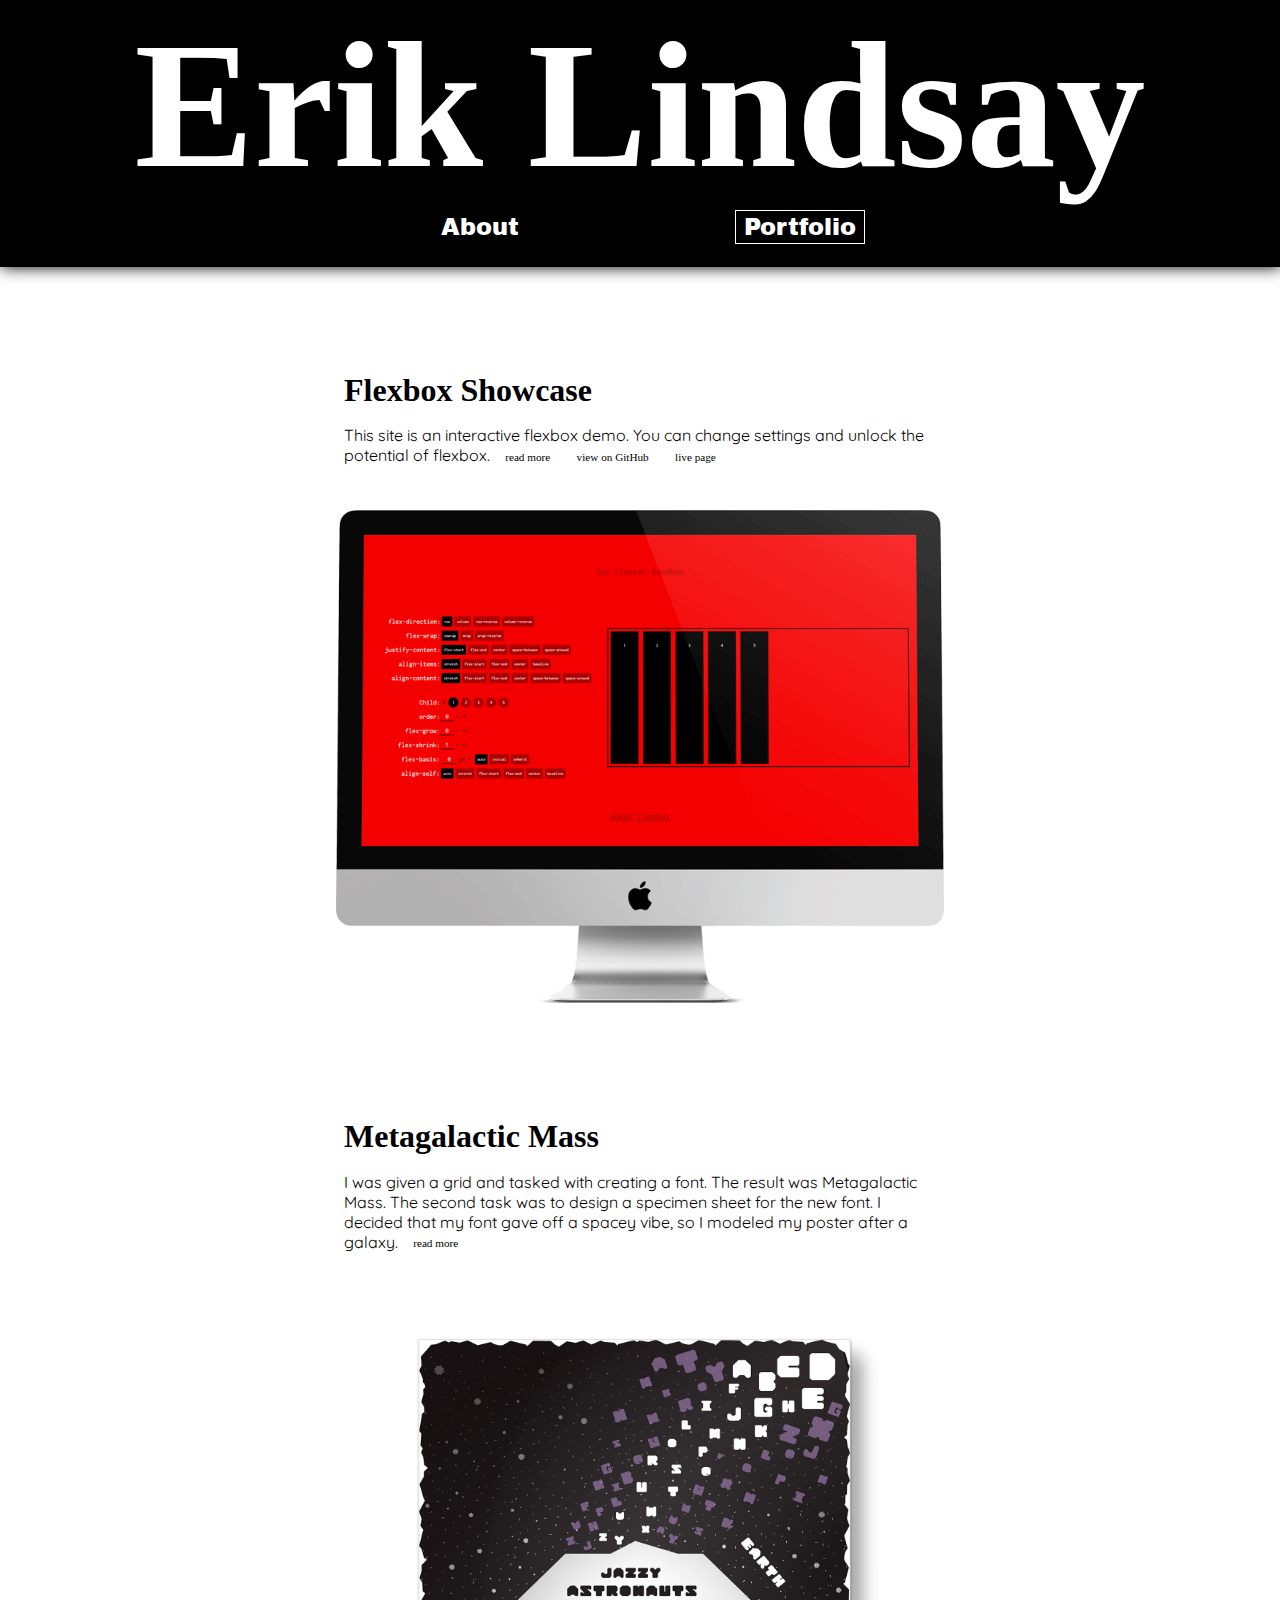
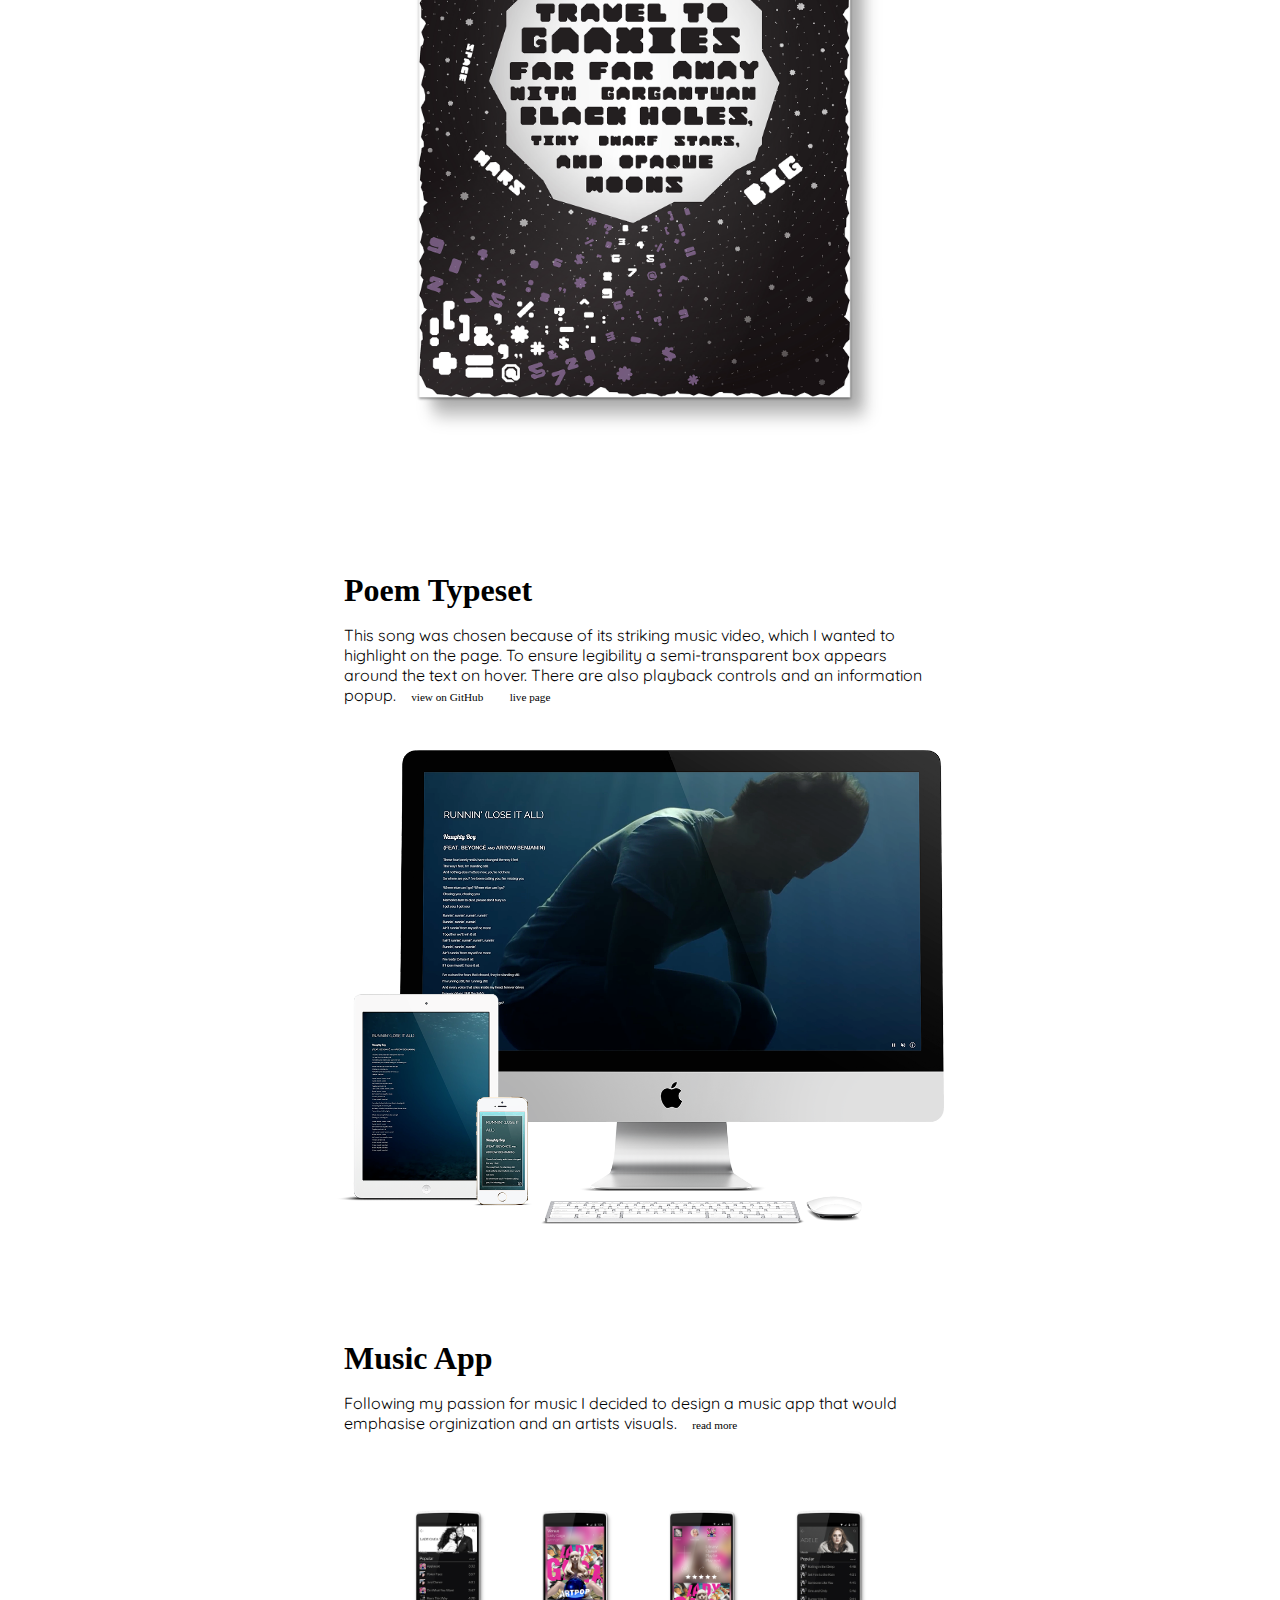
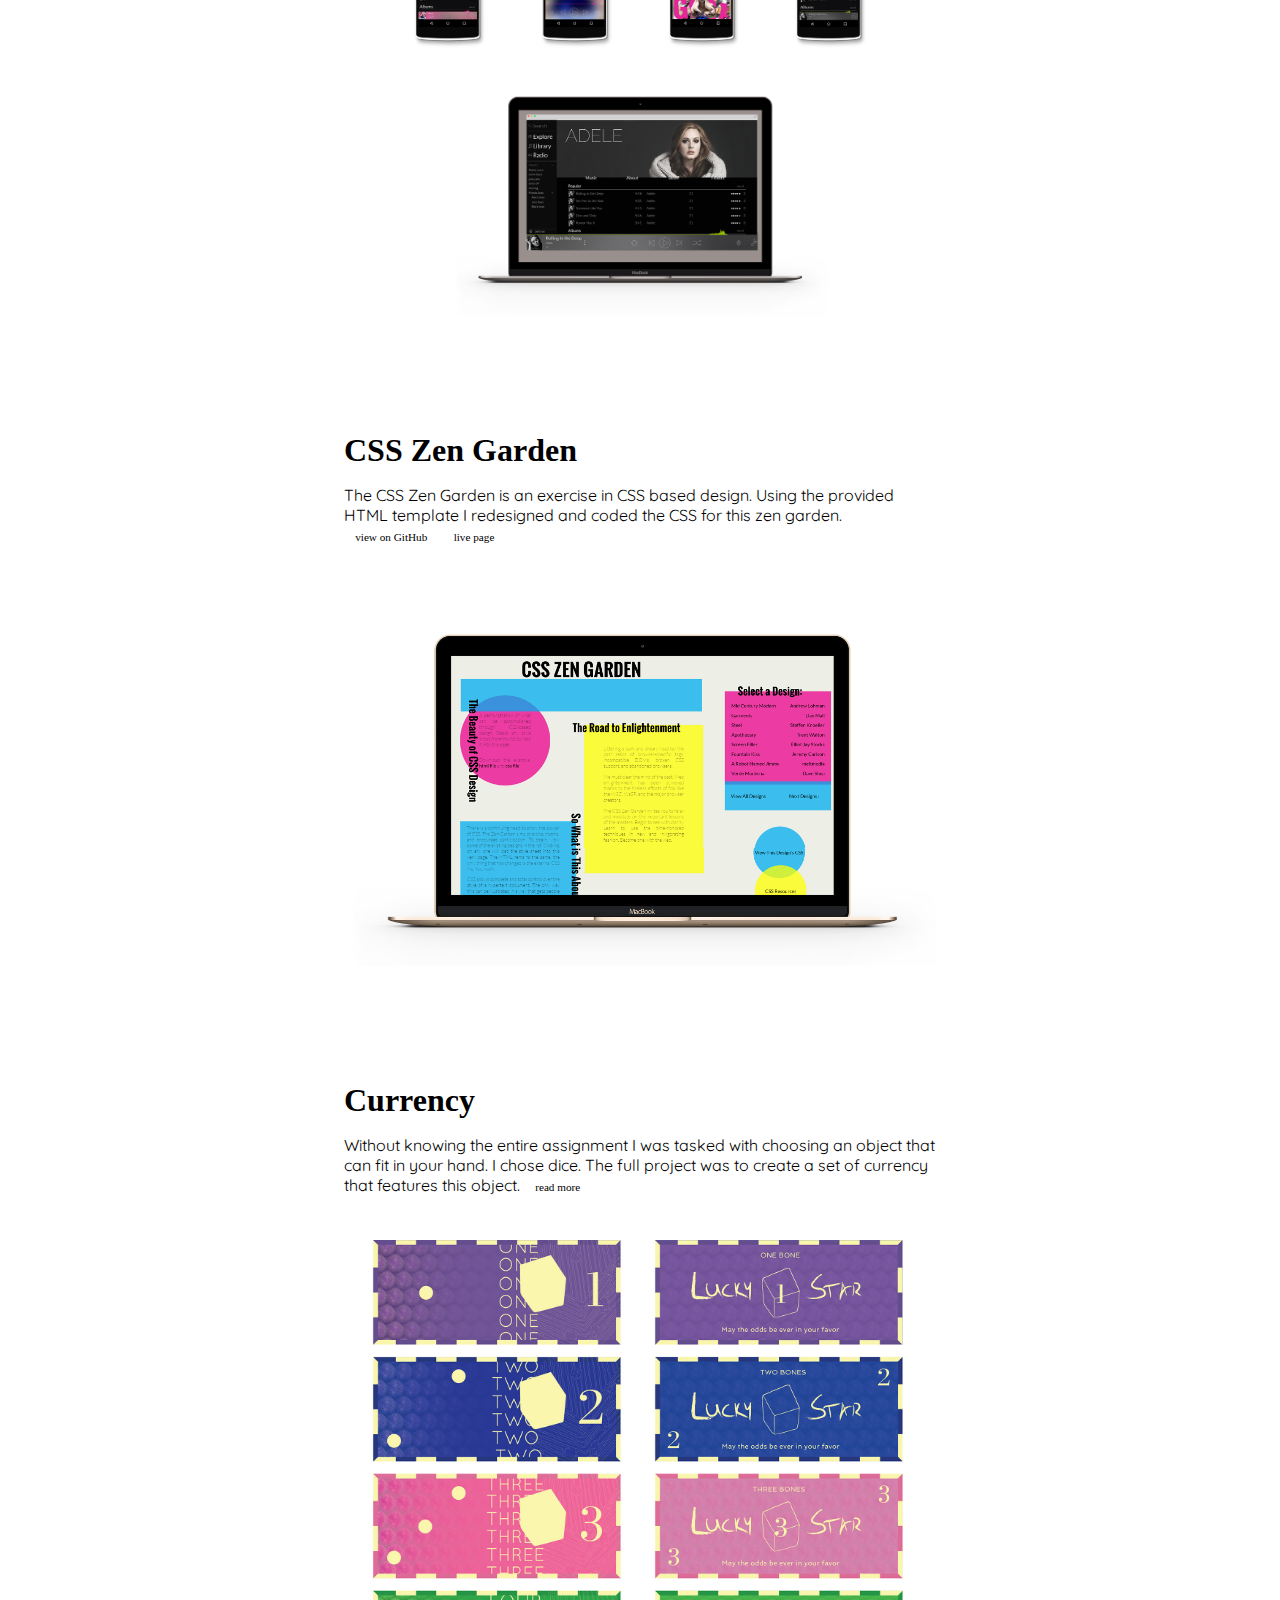
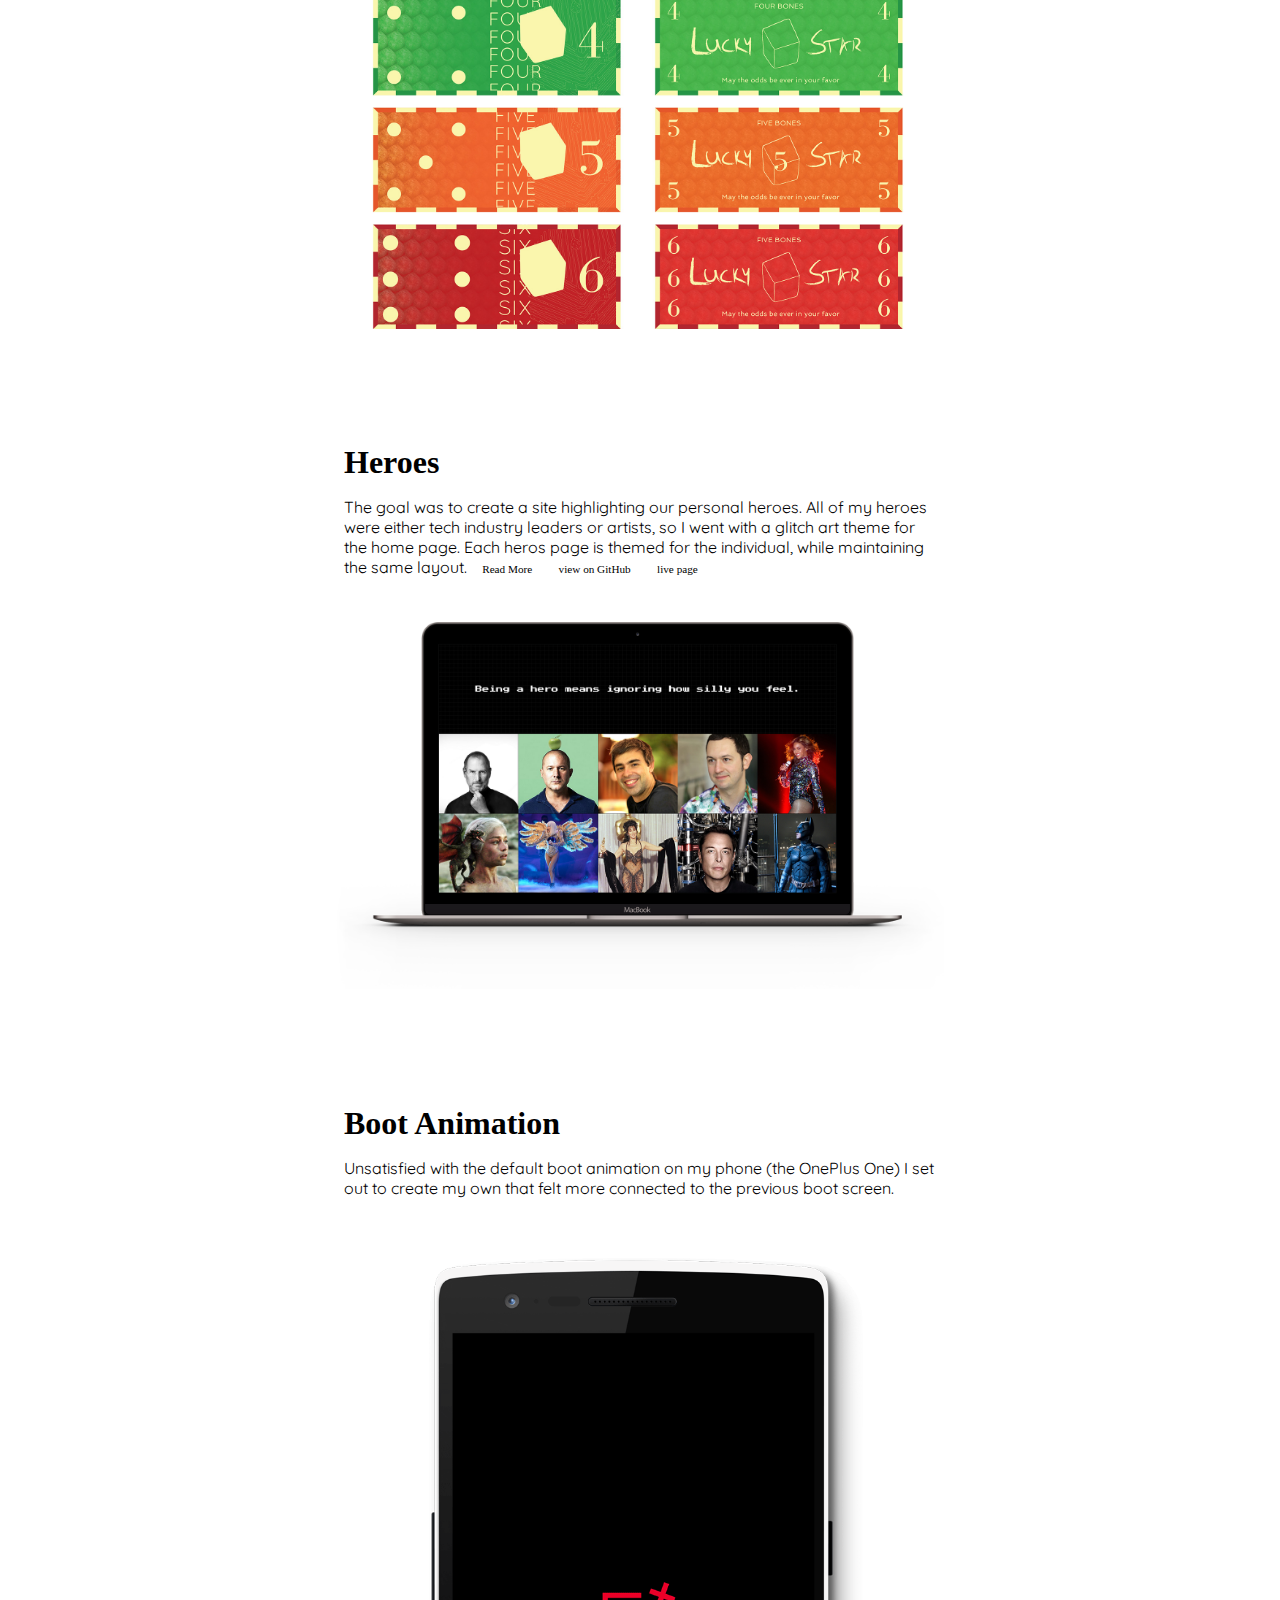
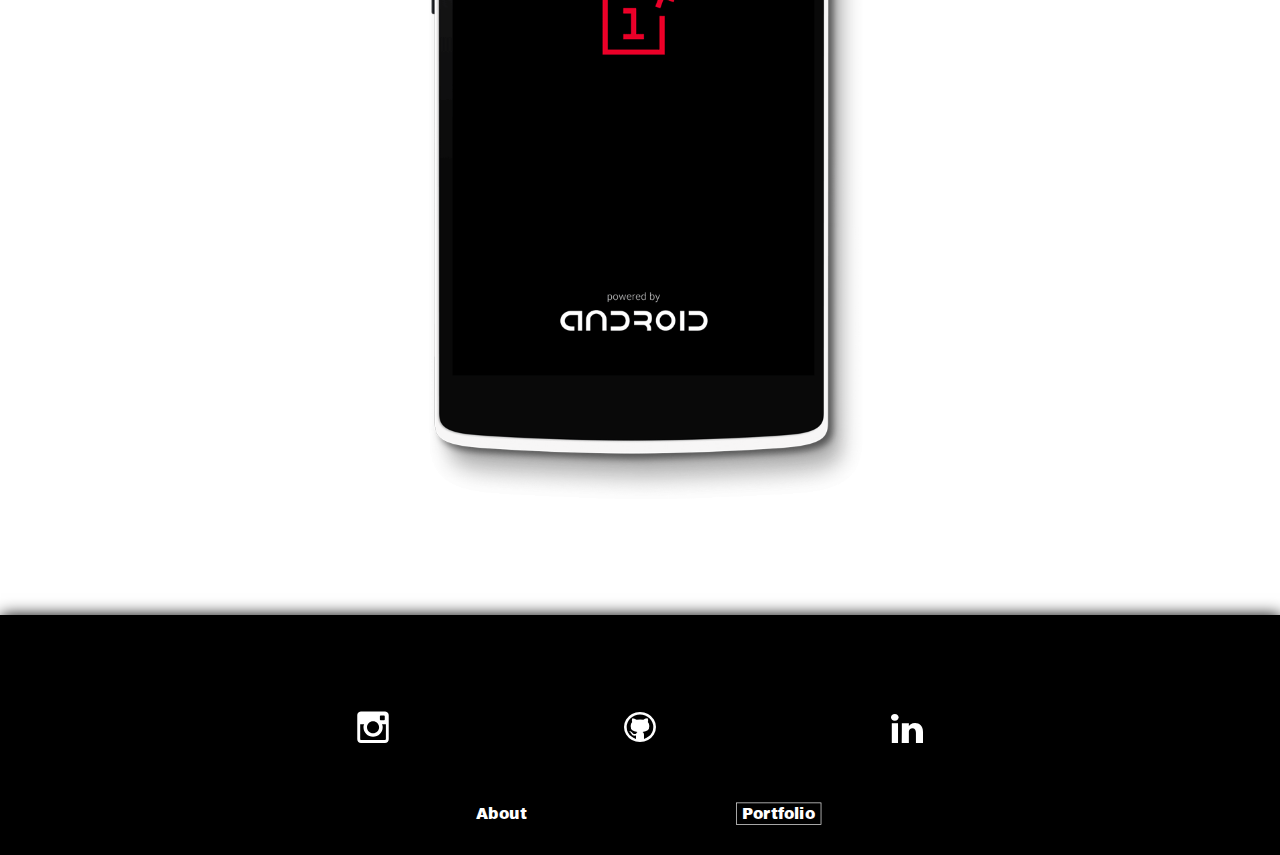
==== commit a43682c0: "added zen-garden" ====
--- a/index.html
+++ b/index.html
@@ -93,6 +93,7 @@
 		<div class="flexIMG"><img alt="Music player mockups" src="images/All-together.jpg"></div>
 	</article>
 	
+<!--
 	<article>
 		<a  class="headLINK" href="http://class.erik.ideabasin.com/projects/Recipe/">
 			<h2>Recipe Book</h2>
@@ -106,6 +107,23 @@
 			<a target="_blank" class="more" href="http://eriklin.github.io/The-Paleo-Cookbook---FINAL/">live page</a>
 		</p>
 		<div class="flexIMG"><img alt="Recipies" src="images/Recipie.png"></div>
+	</article>
+-->
+	
+	<article>
+<!--		<a  class="headLINK" href="http://class.erik.ideabasin.com/projects/Recipe/">-->
+			<h2>CSS Zen Garden</h2>
+<!--		</a>-->
+		<p>
+
+			The CSS Zen Garden is an exercise in CSS based design. Using the provided HTML template I redesigned and coded the CSS for this zen garden. 
+
+
+<!--			<a class="more" href="/includes/cookBook.html">Read More</a>-->
+			<a target="_blank" class="more" href="https://github.uconn.edu/etl12003/CSS_ZenGarden">view on GitHub</a>
+			<a target="_blank" class="more" href="https://github.uconn.edu/pages/etl12003/CSS_ZenGarden/">live page</a>
+		</p>
+		<div class="flexIMG"><img alt="zen garden" src="images/zengarden.png"></div>
 	</article>
 
 	<article>
